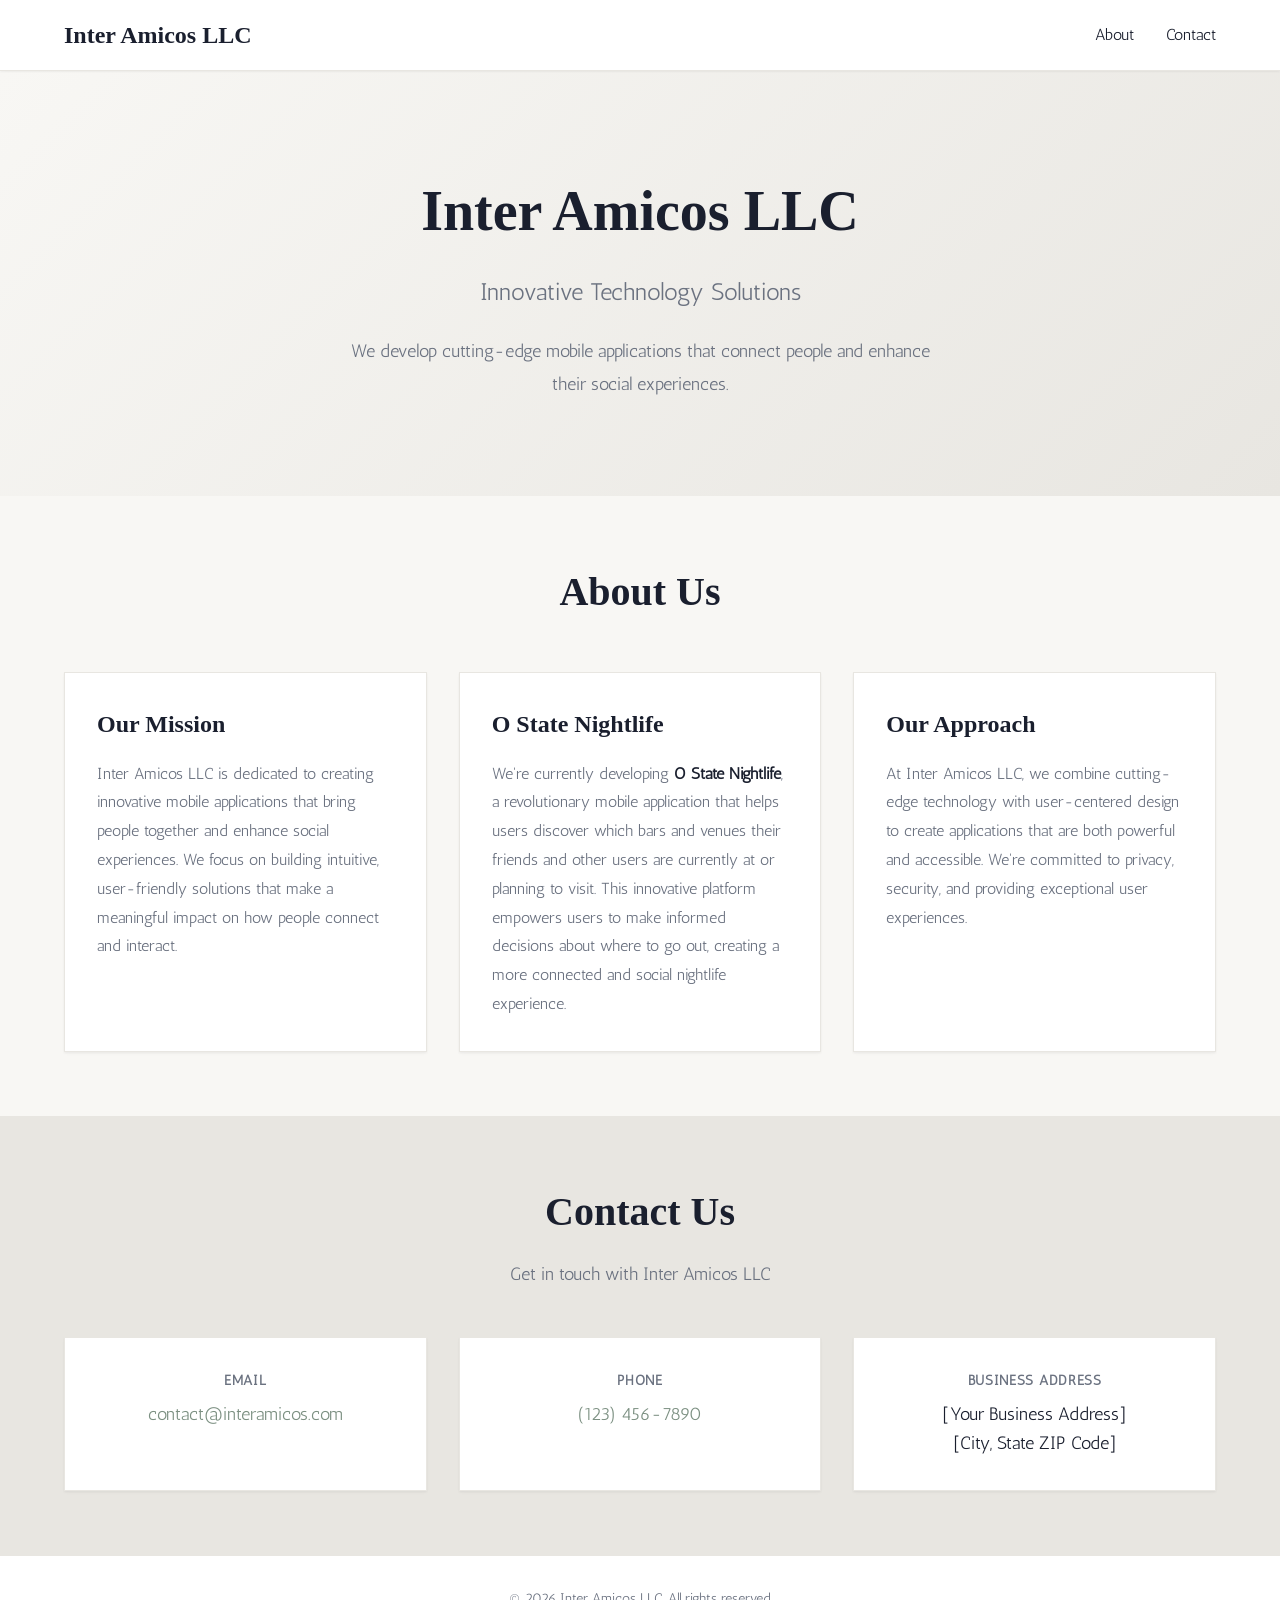
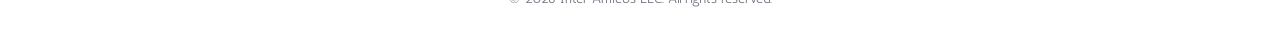
==== index.html @ 7d1aa67e "Initial commit: Add Inter Amicos LLC landing page" ====
<!DOCTYPE html>
<html lang="en">
<head>
    <meta charset="UTF-8">
    <meta name="viewport" content="width=device-width, initial-scale=1.0">
    <meta name="description" content="Inter Amicos LLC - A technology company developing innovative mobile applications including O State Nightlife.">
    <title>Inter Amicos LLC</title>
    <link rel="stylesheet" href="global.css">
    <link rel="preconnect" href="https://fonts.googleapis.com">
    <link rel="preconnect" href="https://fonts.gstatic.com" crossorigin>
    <link href="https://fonts.googleapis.com/css2?family=Antic&family=Signifier:wght@400;500;600&family=JetBrains+Mono:wght@400;500&display=swap" rel="stylesheet">
</head>
<body>
    <header class="header">
        <nav class="nav container">
            <div class="nav-brand">
                <h1 class="logo">Inter Amicos LLC</h1>
            </div>
            <ul class="nav-links">
                <li><a href="#about" class="nav-link">About</a></li>
                <li><a href="#contact" class="nav-link">Contact</a></li>
            </ul>
        </nav>
    </header>

    <main>
        <section class="hero">
            <div class="container">
                <div class="hero-content">
                    <h2 class="hero-title">Inter Amicos LLC</h2>
                    <p class="hero-subtitle">Innovative Technology Solutions</p>
                    <p class="hero-description">
                        We develop cutting-edge mobile applications that connect people and enhance their social experiences.
                    </p>
                </div>
            </div>
        </section>

        <section id="about" class="about section">
            <div class="container">
                <div class="section-header">
                    <h2 class="section-title">About Us</h2>
                </div>
                <div class="about-content">
                    <div class="card">
                        <h3 class="card-title">Our Mission</h3>
                        <p class="card-text">
                            Inter Amicos LLC is dedicated to creating innovative mobile applications that bring people together 
                            and enhance social experiences. We focus on building intuitive, user-friendly solutions that 
                            make a meaningful impact on how people connect and interact.
                        </p>
                    </div>
                    <div class="card">
                        <h3 class="card-title">O State Nightlife</h3>
                        <p class="card-text">
                            We're currently developing <strong>O State Nightlife</strong>, a revolutionary mobile application 
                            that helps users discover which bars and venues their friends and other users are currently at 
                            or planning to visit. This innovative platform empowers users to make informed decisions about 
                            where to go out, creating a more connected and social nightlife experience.
                        </p>
                    </div>
                    <div class="card">
                        <h3 class="card-title">Our Approach</h3>
                        <p class="card-text">
                            At Inter Amicos LLC, we combine cutting-edge technology with user-centered design to create 
                            applications that are both powerful and accessible. We're committed to privacy, security, and 
                            providing exceptional user experiences.
                        </p>
                    </div>
                </div>
            </div>
        </section>

        <section id="contact" class="contact section">
            <div class="container">
                <div class="section-header">
                    <h2 class="section-title">Contact Us</h2>
                    <p class="section-description">Get in touch with Inter Amicos LLC</p>
                </div>
                <div class="contact-content">
                    <div class="contact-card">
                        <h3 class="contact-label">Email</h3>
                        <p class="contact-info">
                            <a href="mailto:contact@interamicos.com" class="contact-link">contact@interamicos.com</a>
                        </p>
                    </div>
                    <div class="contact-card">
                        <h3 class="contact-label">Phone</h3>
                        <p class="contact-info">
                            <a href="tel:+1234567890" class="contact-link">(123) 456-7890</a>
                        </p>
                    </div>
                    <div class="contact-card">
                        <h3 class="contact-label">Business Address</h3>
                        <p class="contact-info">
                            [Your Business Address]<br>
                            [City, State ZIP Code]
                        </p>
                    </div>
                </div>
            </div>
        </section>
    </main>

    <footer class="footer">
        <div class="container">
            <p class="footer-text">
                &copy; <span id="year"></span> Inter Amicos LLC. All rights reserved.
            </p>
        </div>
    </footer>

    <script>
        // Set current year in footer
        document.getElementById('year').textContent = new Date().getFullYear();

        // Smooth scrolling for anchor links
        document.querySelectorAll('a[href^="#"]').forEach(anchor => {
            anchor.addEventListener('click', function (e) {
                e.preventDefault();
                const target = document.querySelector(this.getAttribute('href'));
                if (target) {
                    target.scrollIntoView({
                        behavior: 'smooth',
                        block: 'start'
                    });
                }
            });
        });
    </script>
</body>
</html>
---- global.css ----
:root {
    --background: oklch(0.9761 0.0041 91.4461);
    --foreground: oklch(0.2417 0.0298 269.8827);
    --card: oklch(1.0000 0 0);
    --card-foreground: oklch(0.2417 0.0298 269.8827);
    --popover: oklch(1.0000 0 0);
    --popover-foreground: oklch(0.2417 0.0298 269.8827);
    --primary: oklch(0.6333 0.0309 154.9039);
    --primary-foreground: oklch(1.0000 0 0);
    --secondary: oklch(0.8596 0.0291 119.9919);
    --secondary-foreground: oklch(0.2417 0.0298 269.8827);
    --muted: oklch(0.9251 0.0071 88.6450);
    --muted-foreground: oklch(0.5510 0.0234 264.3637);
    --accent: oklch(0.8242 0.0221 136.6092);
    --accent-foreground: oklch(0.2417 0.0298 269.8827);
    --destructive: oklch(0.5624 0.1743 26.1433);
    --destructive-foreground: oklch(1.0000 0 0);
    --border: oklch(0.9251 0.0071 88.6450);
    --input: oklch(1.0000 0 0);
    --ring: oklch(0.6333 0.0309 154.9039);
    --chart-1: oklch(0.6333 0.0309 154.9039);
    --chart-2: oklch(0.7209 0.0489 120.9474);
    --chart-3: oklch(0.6744 0.0427 136.0110);
    --chart-4: oklch(0.5510 0.0234 264.3637);
    --chart-5: oklch(0.9251 0.0071 88.6450);
    --sidebar: oklch(0.9845 0.0026 106.4477);
    --sidebar-foreground: oklch(0.2417 0.0298 269.8827);
    --sidebar-primary: oklch(0.6333 0.0309 154.9039);
    --sidebar-primary-foreground: oklch(1.0000 0 0);
    --sidebar-accent: oklch(0.9251 0.0071 88.6450);
    --sidebar-accent-foreground: oklch(0.2417 0.0298 269.8827);
    --sidebar-border: oklch(0.9251 0.0071 88.6450);
    --sidebar-ring: oklch(0.6333 0.0309 154.9039);
    --font-sans: Antic, ui-sans-serif, sans-serif, system-ui;
    --font-serif: Signifier, Georgia, serif;
    --font-mono: JetBrains Mono, Courier New, monospace;
    --radius: 0.35rem;
    --shadow-x: 0px;
    --shadow-y: 1px;
    --shadow-blur: 2px;
    --shadow-spread: 0px;
    --shadow-opacity: 0.04;
    --shadow-color: #1a1f2e;
    --shadow-2xs: 0px 1px 2px 0px hsl(225 27.7778% 14.1176% / 0.02);
    --shadow-xs: 0px 1px 2px 0px hsl(225 27.7778% 14.1176% / 0.02);
    --shadow-sm: 0px 1px 2px 0px hsl(225 27.7778% 14.1176% / 0.04), 0px 1px 2px -1px hsl(225 27.7778% 14.1176% / 0.04);
    --shadow: 0px 1px 2px 0px hsl(225 27.7778% 14.1176% / 0.04), 0px 1px 2px -1px hsl(225 27.7778% 14.1176% / 0.04);
    --shadow-md: 0px 1px 2px 0px hsl(225 27.7778% 14.1176% / 0.04), 0px 2px 4px -1px hsl(225 27.7778% 14.1176% / 0.04);
    --shadow-lg: 0px 1px 2px 0px hsl(225 27.7778% 14.1176% / 0.04), 0px 4px 6px -1px hsl(225 27.7778% 14.1176% / 0.04);
    --shadow-xl: 0px 1px 2px 0px hsl(225 27.7778% 14.1176% / 0.04), 0px 8px 10px -1px hsl(225 27.7778% 14.1176% / 0.04);
    --shadow-2xl: 0px 1px 2px 0px hsl(225 27.7778% 14.1176% / 0.10);
    --tracking-normal: 0em;
    --spacing: 0.23rem;
    
    /* Layout utilities */
    --container-max-width: 1200px;
    --container-padding: 1.5rem;
    --section-padding: 4rem 0;
    --spacing-xs: 0.5rem;
    --spacing-sm: 1rem;
    --spacing-md: 2rem;
    --spacing-lg: 3rem;
    --spacing-xl: 4rem;
  }
  
  .dark {
    --background: oklch(0.1448 0 0);
    --foreground: oklch(0.9702 0 0);
    --card: oklch(0.1822 0 0);
    --card-foreground: oklch(0.9702 0 0);
    --popover: oklch(0.1822 0 0);
    --popover-foreground: oklch(0.9702 0 0);
    --primary: oklch(0.6333 0.0309 154.9039);
    --primary-foreground: oklch(0 0 0);
    --secondary: oklch(0.2178 0 0);
    --secondary-foreground: oklch(0.9702 0 0);
    --muted: oklch(0.2178 0 0);
    --muted-foreground: oklch(0.7058 0 0);
    --accent: oklch(0.3709 0.0248 153.9823);
    --accent-foreground: oklch(0.9702 0 0);
    --destructive: oklch(0.6368 0.2078 25.3313);
    --destructive-foreground: oklch(1.0000 0 0);
    --border: oklch(0.2850 0 0);
    --input: oklch(0.1822 0 0);
    --ring: oklch(0.6333 0.0309 154.9039);
    --chart-1: oklch(0.6333 0.0309 154.9039);
    --chart-2: oklch(0.7209 0.0489 120.9474);
    --chart-3: oklch(0.6744 0.0427 136.0110);
    --chart-4: oklch(0.5510 0.0234 264.3637);
    --chart-5: oklch(0.5096 0.0289 152.3460);
    --sidebar: oklch(0.1684 0 0);
    --sidebar-foreground: oklch(0.9702 0 0);
    --sidebar-primary: oklch(0.6333 0.0309 154.9039);
    --sidebar-primary-foreground: oklch(1.0000 0 0);
    --sidebar-accent: oklch(0.2178 0 0);
    --sidebar-accent-foreground: oklch(0.9702 0 0);
    --sidebar-border: oklch(0.2850 0 0);
    --sidebar-ring: oklch(0.6333 0.0309 154.9039);
    --font-sans: Antic, ui-sans-serif, sans-serif, system-ui;
    --font-serif: Signifier, Georgia, serif;
    --font-mono: JetBrains Mono, Courier New, monospace;
    --radius: 0.35rem;
    --shadow-x: 0px;
    --shadow-y: 1px;
    --shadow-blur: 2px;
    --shadow-spread: 0px;
    --shadow-opacity: 0.04;
    --shadow-color: #000000;
    --shadow-2xs: 0px 1px 2px 0px hsl(0 0% 0% / 0.02);
    --shadow-xs: 0px 1px 2px 0px hsl(0 0% 0% / 0.02);
    --shadow-sm: 0px 1px 2px 0px hsl(0 0% 0% / 0.04), 0px 1px 2px -1px hsl(0 0% 0% / 0.04);
    --shadow: 0px 1px 2px 0px hsl(0 0% 0% / 0.04), 0px 1px 2px -1px hsl(0 0% 0% / 0.04);
    --shadow-md: 0px 1px 2px 0px hsl(0 0% 0% / 0.04), 0px 2px 4px -1px hsl(0 0% 0% / 0.04);
    --shadow-lg: 0px 1px 2px 0px hsl(0 0% 0% / 0.04), 0px 4px 6px -1px hsl(0 0% 0% / 0.04);
    --shadow-xl: 0px 1px 2px 0px hsl(0 0% 0% / 0.04), 0px 8px 10px -1px hsl(0 0% 0% / 0.04);
    --shadow-2xl: 0px 1px 2px 0px hsl(0 0% 0% / 0.10);
  }
  
  @theme inline {
    --color-background: var(--background);
    --color-foreground: var(--foreground);
    --color-card: var(--card);
    --color-card-foreground: var(--card-foreground);
    --color-popover: var(--popover);
    --color-popover-foreground: var(--popover-foreground);
    --color-primary: var(--primary);
    --color-primary-foreground: var(--primary-foreground);
    --color-secondary: var(--secondary);
    --color-secondary-foreground: var(--secondary-foreground);
    --color-muted: var(--muted);
    --color-muted-foreground: var(--muted-foreground);
    --color-accent: var(--accent);
    --color-accent-foreground: var(--accent-foreground);
    --color-destructive: var(--destructive);
    --color-destructive-foreground: var(--destructive-foreground);
    --color-border: var(--border);
    --color-input: var(--input);
    --color-ring: var(--ring);
    --color-chart-1: var(--chart-1);
    --color-chart-2: var(--chart-2);
    --color-chart-3: var(--chart-3);
    --color-chart-4: var(--chart-4);
    --color-chart-5: var(--chart-5);
    --color-sidebar: var(--sidebar);
    --color-sidebar-foreground: var(--sidebar-foreground);
    --color-sidebar-primary: var(--sidebar-primary);
    --color-sidebar-primary-foreground: var(--sidebar-primary-foreground);
    --color-sidebar-accent: var(--sidebar-accent);
    --color-sidebar-accent-foreground: var(--sidebar-accent-foreground);
    --color-sidebar-border: var(--sidebar-border);
    --color-sidebar-ring: var(--sidebar-ring);
  
    --font-sans: var(--font-sans);
    --font-mono: var(--font-mono);
    --font-serif: var(--font-serif);
  
    --radius-sm: calc(var(--radius) - 4px);
    --radius-md: calc(var(--radius) - 2px);
    --radius-lg: var(--radius);
    --radius-xl: calc(var(--radius) + 4px);
  
    --shadow-2xs: var(--shadow-2xs);
    --shadow-xs: var(--shadow-xs);
    --shadow-sm: var(--shadow-sm);
    --shadow: var(--shadow);
    --shadow-md: var(--shadow-md);
    --shadow-lg: var(--shadow-lg);
    --shadow-xl: var(--shadow-xl);
    --shadow-2xl: var(--shadow-2xl);
  }

/* Base Styles */
* {
  margin: 0;
  padding: 0;
  box-sizing: border-box;
}

html {
  scroll-behavior: smooth;
}

body {
  font-family: var(--font-sans);
  background-color: var(--background);
  color: var(--foreground);
  line-height: 1.6;
  -webkit-font-smoothing: antialiased;
  -moz-osx-font-smoothing: grayscale;
}

/* Container */
.container {
  max-width: var(--container-max-width);
  margin: 0 auto;
  padding: 0 var(--container-padding);
  width: 100%;
}

/* Header & Navigation */
.header {
  background-color: var(--card);
  border-bottom: 1px solid var(--border);
  position: sticky;
  top: 0;
  z-index: 100;
  box-shadow: var(--shadow-sm);
}

.nav {
  display: flex;
  justify-content: space-between;
  align-items: center;
  padding: 1rem var(--container-padding);
}

.nav-brand .logo {
  font-size: 1.5rem;
  font-weight: 600;
  color: var(--foreground);
  font-family: var(--font-serif);
}

.nav-links {
  display: flex;
  list-style: none;
  gap: 2rem;
}

.nav-link {
  color: var(--foreground);
  text-decoration: none;
  font-weight: 500;
  transition: color 0.2s ease;
}

.nav-link:hover {
  color: var(--primary);
}

/* Hero Section */
.hero {
  background: linear-gradient(135deg, var(--background) 0%, var(--muted) 100%);
  padding: 6rem 0;
  text-align: center;
}

.hero-content {
  max-width: 800px;
  margin: 0 auto;
}

.hero-title {
  font-size: 3.5rem;
  font-weight: 600;
  color: var(--foreground);
  margin-bottom: 1rem;
  font-family: var(--font-serif);
}

.hero-subtitle {
  font-size: 1.5rem;
  color: var(--muted-foreground);
  margin-bottom: 1.5rem;
  font-weight: 400;
}

.hero-description {
  font-size: 1.125rem;
  color: var(--muted-foreground);
  line-height: 1.8;
  max-width: 600px;
  margin: 0 auto;
}

/* Section Styles */
.section {
  padding: var(--section-padding);
}

.section-header {
  text-align: center;
  margin-bottom: 3rem;
}

.section-title {
  font-size: 2.5rem;
  font-weight: 600;
  color: var(--foreground);
  margin-bottom: 1rem;
  font-family: var(--font-serif);
}

.section-description {
  font-size: 1.125rem;
  color: var(--muted-foreground);
}

/* About Section */
.about-content {
  display: grid;
  grid-template-columns: repeat(auto-fit, minmax(300px, 1fr));
  gap: 2rem;
  margin-top: 2rem;
}

/* Card Styles */
.card {
  background-color: var(--card);
  border: 1px solid var(--border);
  border-radius: var(--radius-lg);
  padding: 2rem;
  box-shadow: var(--shadow-md);
  transition: transform 0.2s ease, box-shadow 0.2s ease;
}

.card:hover {
  transform: translateY(-2px);
  box-shadow: var(--shadow-lg);
}

.card-title {
  font-size: 1.5rem;
  font-weight: 600;
  color: var(--foreground);
  margin-bottom: 1rem;
  font-family: var(--font-serif);
}

.card-text {
  color: var(--muted-foreground);
  line-height: 1.8;
}

.card-text strong {
  color: var(--foreground);
  font-weight: 600;
}

/* Contact Section */
.contact {
  background-color: var(--muted);
}

.contact-content {
  display: grid;
  grid-template-columns: repeat(auto-fit, minmax(250px, 1fr));
  gap: 2rem;
  margin-top: 2rem;
}

.contact-card {
  background-color: var(--card);
  border: 1px solid var(--border);
  border-radius: var(--radius-lg);
  padding: 2rem;
  text-align: center;
  box-shadow: var(--shadow-md);
}

.contact-label {
  font-size: 0.875rem;
  font-weight: 600;
  color: var(--muted-foreground);
  margin-bottom: 0.5rem;
  text-transform: uppercase;
  letter-spacing: 0.05em;
}

.contact-info {
  font-size: 1.125rem;
  color: var(--foreground);
  line-height: 1.6;
}

.contact-link {
  color: var(--primary);
  text-decoration: none;
  transition: color 0.2s ease;
}

.contact-link:hover {
  color: var(--primary);
  text-decoration: underline;
}

/* Footer */
.footer {
  background-color: var(--card);
  border-top: 1px solid var(--border);
  padding: 2rem 0;
  text-align: center;
}

.footer-text {
  color: var(--muted-foreground);
  font-size: 0.875rem;
}

/* Responsive Design */
@media (max-width: 768px) {
  :root {
    --container-padding: 1rem;
    --section-padding: 3rem 0;
  }

  .hero-title {
    font-size: 2.5rem;
  }

  .hero-subtitle {
    font-size: 1.25rem;
  }

  .section-title {
    font-size: 2rem;
  }

  .nav {
    flex-direction: column;
    gap: 1rem;
  }

  .nav-links {
    gap: 1.5rem;
  }

  .about-content,
  .contact-content {
    grid-template-columns: 1fr;
  }

  .hero {
    padding: 4rem 0;
  }
}

@media (max-width: 480px) {
  .hero-title {
    font-size: 2rem;
  }

  .hero-description {
    font-size: 1rem;
  }

  .card,
  .contact-card {
    padding: 1.5rem;
  }
}
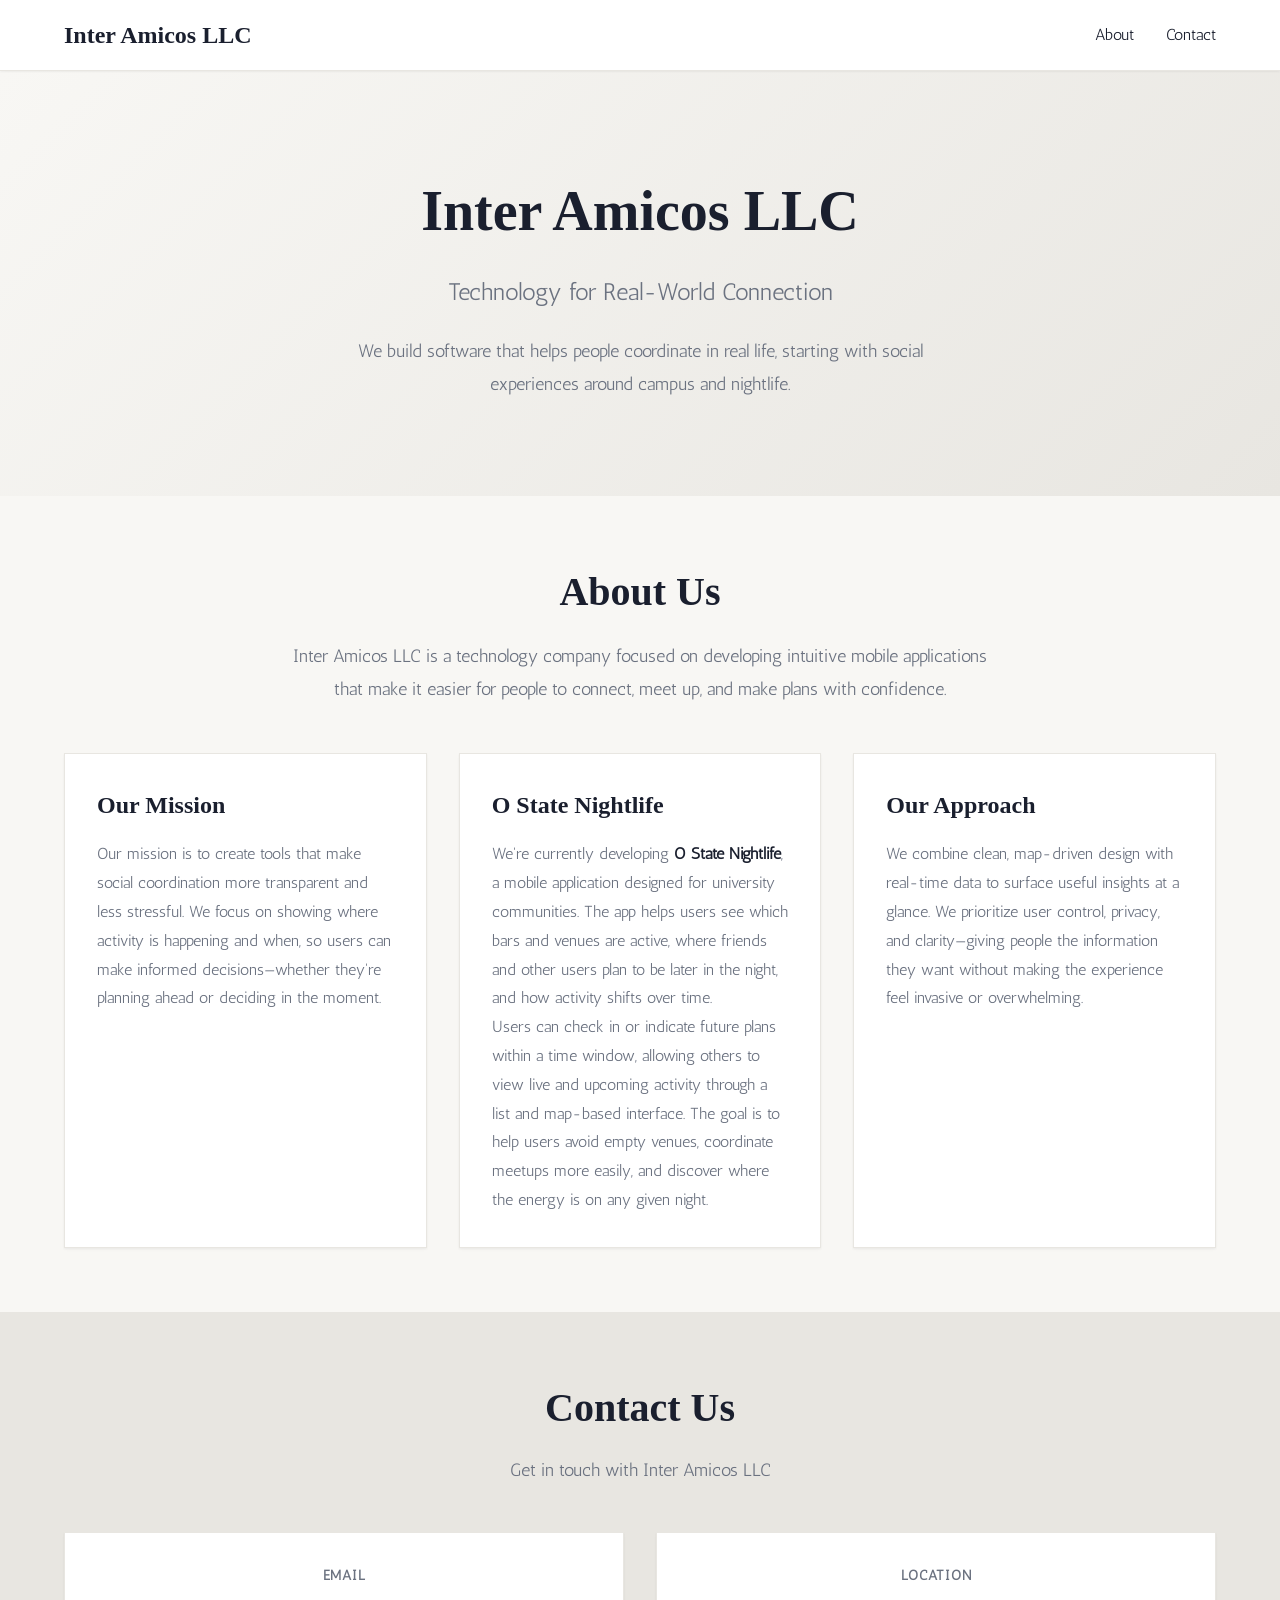
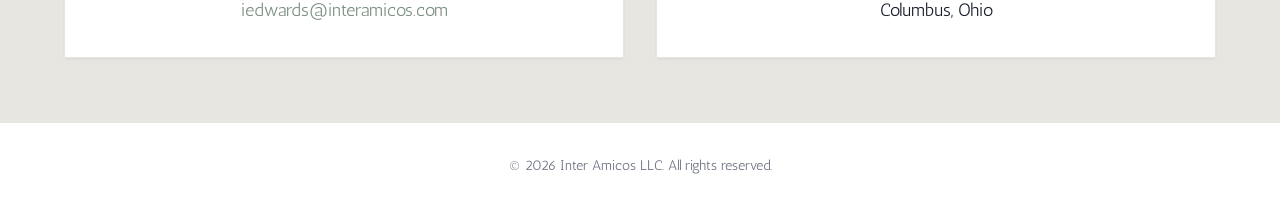
==== commit 684ce8fe: "Update contact section: remove phone, change to Location (Columbus, Ohio); update page content" ====
--- a/index.html
+++ b/index.html
@@ -3,7 +3,7 @@
 <head>
     <meta charset="UTF-8">
     <meta name="viewport" content="width=device-width, initial-scale=1.0">
-    <meta name="description" content="Inter Amicos LLC - A technology company developing innovative mobile applications including O State Nightlife.">
+    <meta name="description" content="Inter Amicos LLC - Technology for real-world connection.">
     <title>Inter Amicos LLC</title>
     <link rel="stylesheet" href="global.css">
     <link rel="preconnect" href="https://fonts.googleapis.com">
@@ -28,9 +28,9 @@
             <div class="container">
                 <div class="hero-content">
                     <h2 class="hero-title">Inter Amicos LLC</h2>
-                    <p class="hero-subtitle">Innovative Technology Solutions</p>
+                    <p class="hero-subtitle">Technology for Real-World Connection</p>
                     <p class="hero-description">
-                        We develop cutting-edge mobile applications that connect people and enhance their social experiences.
+                        We build software that helps people coordinate in real life, starting with social experiences around campus and nightlife.
                     </p>
                 </div>
             </div>
@@ -40,31 +40,30 @@
             <div class="container">
                 <div class="section-header">
                     <h2 class="section-title">About Us</h2>
+                    <p class="section-description about-intro">
+                        Inter Amicos LLC is a technology company focused on developing intuitive mobile applications that make it easier for people to connect, meet up, and make plans with confidence.
+                    </p>
                 </div>
                 <div class="about-content">
                     <div class="card">
                         <h3 class="card-title">Our Mission</h3>
                         <p class="card-text">
-                            Inter Amicos LLC is dedicated to creating innovative mobile applications that bring people together 
-                            and enhance social experiences. We focus on building intuitive, user-friendly solutions that 
-                            make a meaningful impact on how people connect and interact.
+                            Our mission is to create tools that make social coordination more transparent and less stressful. We focus on showing where activity is happening and when, so users can make informed decisions—whether they're planning ahead or deciding in the moment.
                         </p>
                     </div>
                     <div class="card">
                         <h3 class="card-title">O State Nightlife</h3>
                         <p class="card-text">
-                            We're currently developing <strong>O State Nightlife</strong>, a revolutionary mobile application 
-                            that helps users discover which bars and venues their friends and other users are currently at 
-                            or planning to visit. This innovative platform empowers users to make informed decisions about 
-                            where to go out, creating a more connected and social nightlife experience.
+                            We're currently developing <strong>O State Nightlife</strong>, a mobile application designed for university communities. The app helps users see which bars and venues are active, where friends and other users plan to be later in the night, and how activity shifts over time.
+                        </p>
+                        <p class="card-text">
+                            Users can check in or indicate future plans within a time window, allowing others to view live and upcoming activity through a list and map-based interface. The goal is to help users avoid empty venues, coordinate meetups more easily, and discover where the energy is on any given night.
                         </p>
                     </div>
                     <div class="card">
                         <h3 class="card-title">Our Approach</h3>
                         <p class="card-text">
-                            At Inter Amicos LLC, we combine cutting-edge technology with user-centered design to create 
-                            applications that are both powerful and accessible. We're committed to privacy, security, and 
-                            providing exceptional user experiences.
+                            We combine clean, map-driven design with real-time data to surface useful insights at a glance. We prioritize user control, privacy, and clarity—giving people the information they want without making the experience feel invasive or overwhelming.
                         </p>
                     </div>
                 </div>
@@ -81,20 +80,13 @@
                     <div class="contact-card">
                         <h3 class="contact-label">Email</h3>
                         <p class="contact-info">
-                            <a href="mailto:contact@interamicos.com" class="contact-link">contact@interamicos.com</a>
+                            <a href="mailto:iedwards@interamicos.com" class="contact-link">iedwards@interamicos.com</a>
                         </p>
                     </div>
                     <div class="contact-card">
-                        <h3 class="contact-label">Phone</h3>
+                        <h3 class="contact-label">Location</h3>
                         <p class="contact-info">
-                            <a href="tel:+1234567890" class="contact-link">(123) 456-7890</a>
-                        </p>
-                    </div>
-                    <div class="contact-card">
-                        <h3 class="contact-label">Business Address</h3>
-                        <p class="contact-info">
-                            [Your Business Address]<br>
-                            [City, State ZIP Code]
+                            Columbus, Ohio
                         </p>
                     </div>
                 </div>
--- a/global.css
+++ b/global.css
@@ -296,6 +296,14 @@
   color: var(--muted-foreground);
 }
 
+.about-intro {
+  max-width: 700px;
+  margin-left: auto;
+  margin-right: auto;
+  line-height: 1.8;
+  margin-bottom: 0.5rem;
+}
+
 /* About Section */
 .about-content {
   display: grid;
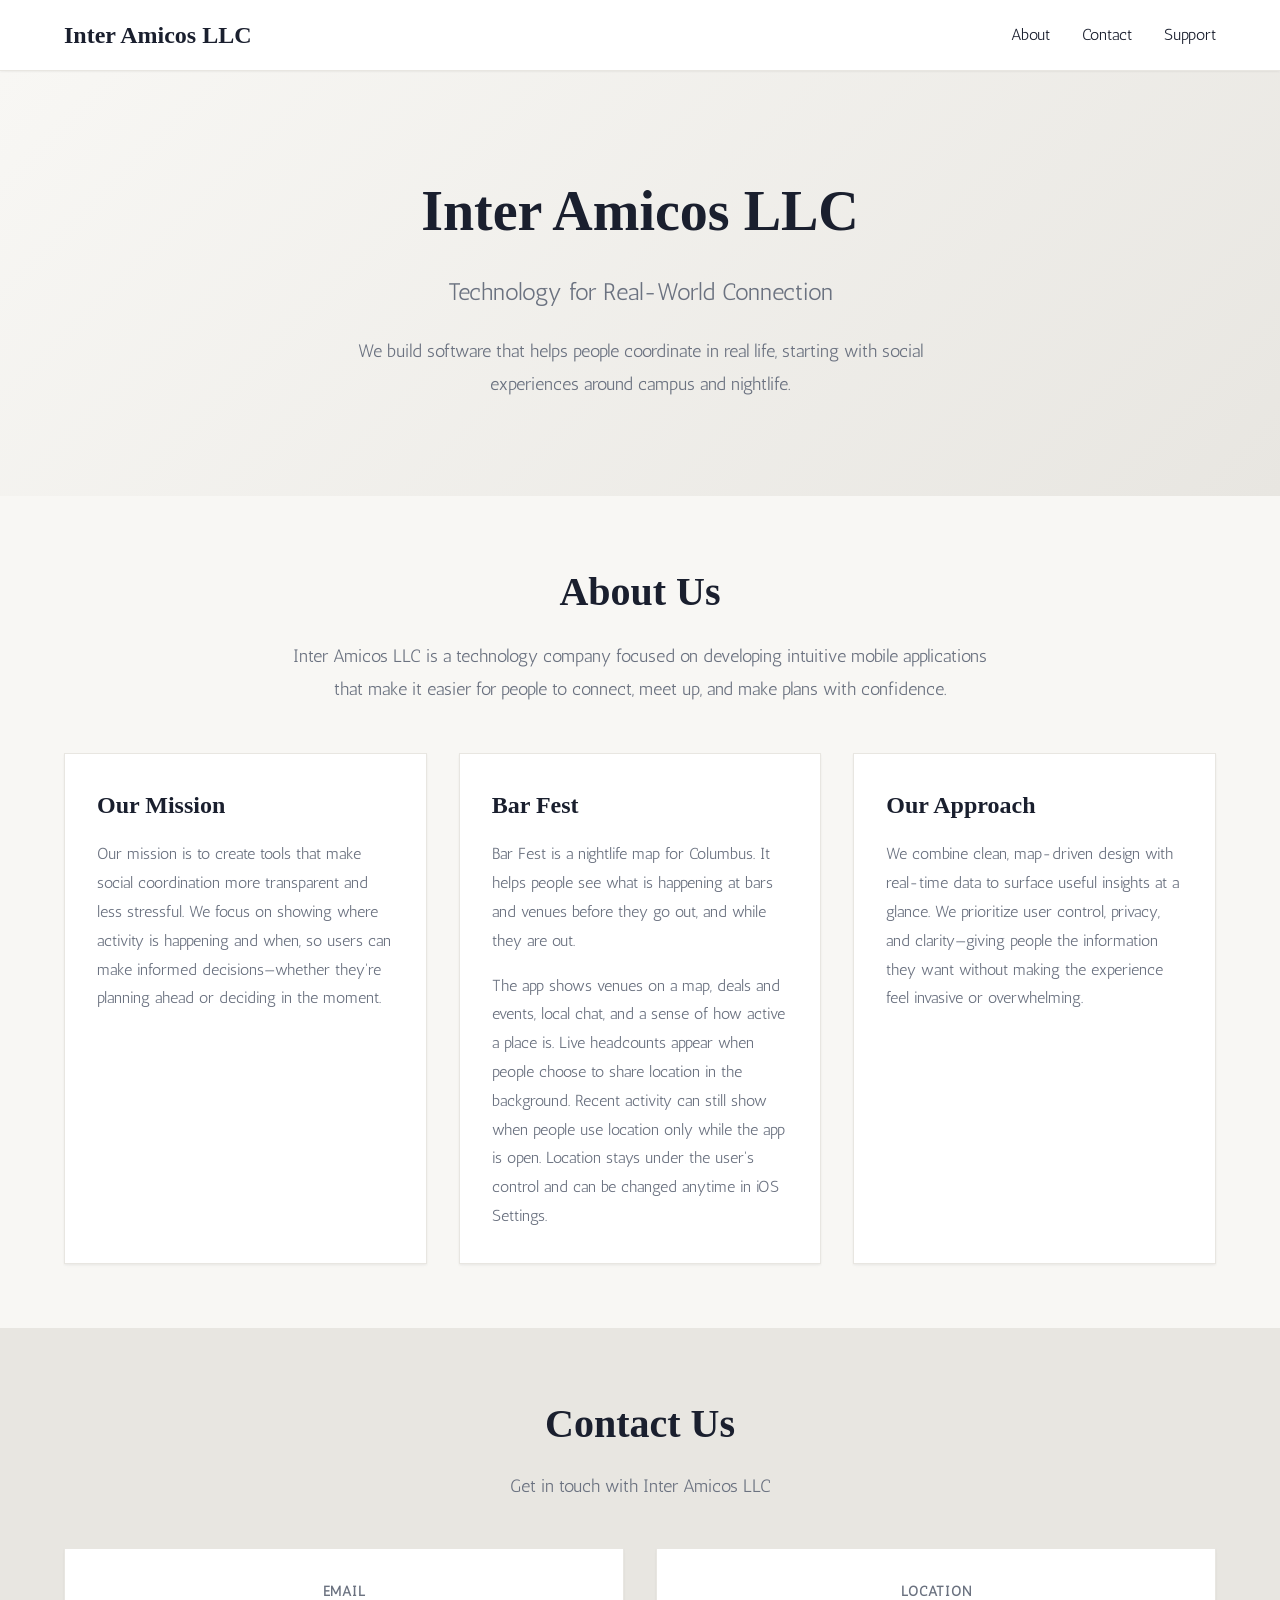
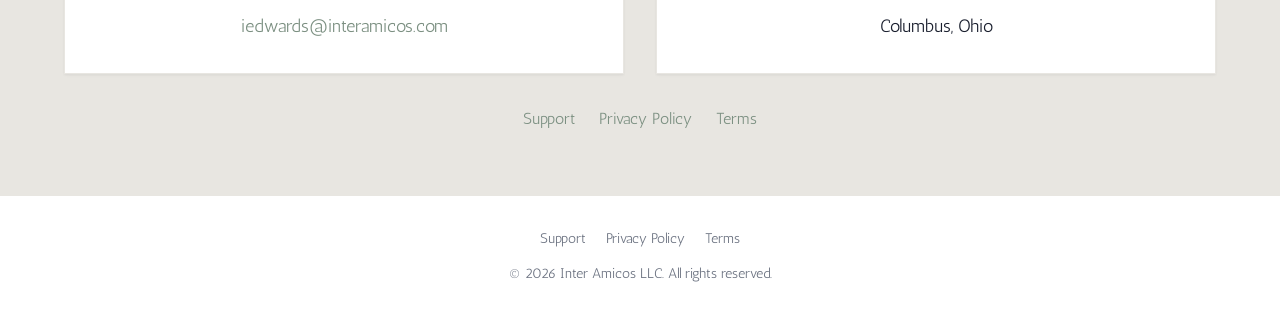
==== commit 0a15ab3c: "v.1 attempt to adjust website to serve as Support URL for Bar Fest app publication Co-authored-by: C" ====
--- a/index.html
+++ b/index.html
@@ -3,7 +3,8 @@
 <head>
     <meta charset="UTF-8">
     <meta name="viewport" content="width=device-width, initial-scale=1.0">
-    <meta name="description" content="Inter Amicos LLC - Technology for real-world connection.">
+    <meta name="description" content="Inter Amicos LLC publishes Bar Fest, a nightlife map for Columbus.">
+    <link rel="canonical" href="https://iamicos.com/">
     <title>Inter Amicos LLC</title>
     <link rel="stylesheet" href="global.css">
     <link rel="preconnect" href="https://fonts.googleapis.com">
@@ -14,11 +15,12 @@
     <header class="header">
         <nav class="nav container">
             <div class="nav-brand">
-                <h1 class="logo">Inter Amicos LLC</h1>
+                <a href="/" class="logo-link"><h1 class="logo">Inter Amicos LLC</h1></a>
             </div>
             <ul class="nav-links">
                 <li><a href="#about" class="nav-link">About</a></li>
                 <li><a href="#contact" class="nav-link">Contact</a></li>
+                <li><a href="/support" class="nav-link">Support</a></li>
             </ul>
         </nav>
     </header>
@@ -52,12 +54,12 @@
                         </p>
                     </div>
                     <div class="card">
-                        <h3 class="card-title">O State Nightlife</h3>
+                        <h3 class="card-title">Bar Fest</h3>
                         <p class="card-text">
-                            We're currently developing <strong>O State Nightlife</strong>, a mobile application designed for university communities. The app helps users see which bars and venues are active, where friends and other users plan to be later in the night, and how activity shifts over time.
+                            Bar Fest is a nightlife map for Columbus. It helps people see what is happening at bars and venues before they go out, and while they are out.
                         </p>
                         <p class="card-text">
-                            Users can check in or indicate future plans within a time window, allowing others to view live and upcoming activity through a list and map-based interface. The goal is to help users avoid empty venues, coordinate meetups more easily, and discover where the energy is on any given night.
+                            The app shows venues on a map, deals and events, local chat, and a sense of how active a place is. Live headcounts appear when people choose to share location in the background. Recent activity can still show when people use location only while the app is open. Location stays under the user's control and can be changed anytime in iOS Settings.
                         </p>
                     </div>
                     <div class="card">
@@ -90,12 +92,22 @@
                         </p>
                     </div>
                 </div>
+                <nav class="contact-policies" aria-label="Bar Fest policies">
+                    <a href="/support" class="contact-link">Support</a>
+                    <a href="/privacy" class="contact-link">Privacy Policy</a>
+                    <a href="/terms" class="contact-link">Terms</a>
+                </nav>
             </div>
         </section>
     </main>
 
     <footer class="footer">
         <div class="container">
+            <nav class="footer-links" aria-label="Policies">
+                <a href="/support">Support</a>
+                <a href="/privacy">Privacy Policy</a>
+                <a href="/terms">Terms</a>
+            </nav>
             <p class="footer-text">
                 &copy; <span id="year"></span> Inter Amicos LLC. All rights reserved.
             </p>
--- a/global.css
+++ b/global.css
@@ -214,6 +214,11 @@
   padding: 1rem var(--container-padding);
 }
 
+.logo-link {
+  color: inherit;
+  text-decoration: none;
+}
+
 .nav-brand .logo {
   font-size: 1.5rem;
   font-weight: 600;
@@ -340,6 +345,10 @@
   line-height: 1.8;
 }
 
+.card-text + .card-text {
+  margin-top: 1rem;
+}
+
 .card-text strong {
   color: var(--foreground);
   font-weight: 600;
@@ -392,6 +401,14 @@
   text-decoration: underline;
 }
 
+.contact-policies {
+  display: flex;
+  justify-content: center;
+  flex-wrap: wrap;
+  gap: 0.75rem 1.5rem;
+  margin-top: 2rem;
+}
+
 /* Footer */
 .footer {
   background-color: var(--card);
@@ -400,9 +417,102 @@
   text-align: center;
 }
 
+.footer-links {
+  display: flex;
+  justify-content: center;
+  flex-wrap: wrap;
+  gap: 0.5rem 1.25rem;
+  margin-bottom: 0.75rem;
+}
+
+.footer-links a {
+  color: var(--muted-foreground);
+  font-size: 0.875rem;
+  text-decoration: none;
+}
+
+.footer-links a:hover {
+  color: var(--primary);
+  text-decoration: underline;
+}
+
 .footer-text {
   color: var(--muted-foreground);
   font-size: 0.875rem;
+}
+
+/* Support, privacy, and terms */
+.doc {
+  padding-top: 3rem;
+  padding-bottom: 4rem;
+}
+
+.doc-container {
+  max-width: 740px;
+}
+
+.doc-title {
+  text-align: left;
+  margin-bottom: 1.25rem;
+}
+
+.policy-note {
+  color: var(--foreground);
+  background-color: var(--muted);
+  border: 1px solid var(--border);
+  border-radius: var(--radius-lg);
+  padding: 0.875rem 1rem;
+  margin-bottom: 1.5rem;
+  line-height: 1.6;
+}
+
+.doc p,
+.doc li {
+  color: var(--muted-foreground);
+  line-height: 1.8;
+}
+
+.doc p {
+  margin-bottom: 1rem;
+}
+
+.doc h2 {
+  font-family: var(--font-serif);
+  font-size: 1.5rem;
+  font-weight: 600;
+  color: var(--foreground);
+  margin: 2rem 0 0.75rem;
+}
+
+.doc h3 {
+  font-family: var(--font-serif);
+  font-size: 1.15rem;
+  font-weight: 600;
+  color: var(--foreground);
+  margin: 1.5rem 0 0.5rem;
+}
+
+.doc ul {
+  margin: 0 0 1rem 1.25rem;
+}
+
+.doc li + li {
+  margin-top: 0.5rem;
+}
+
+.doc a {
+  color: var(--primary);
+  text-decoration: none;
+}
+
+.doc a:hover {
+  text-decoration: underline;
+}
+
+.doc address {
+  font-style: normal;
+  color: var(--muted-foreground);
+  line-height: 1.8;
 }
 
 /* Responsive Design */
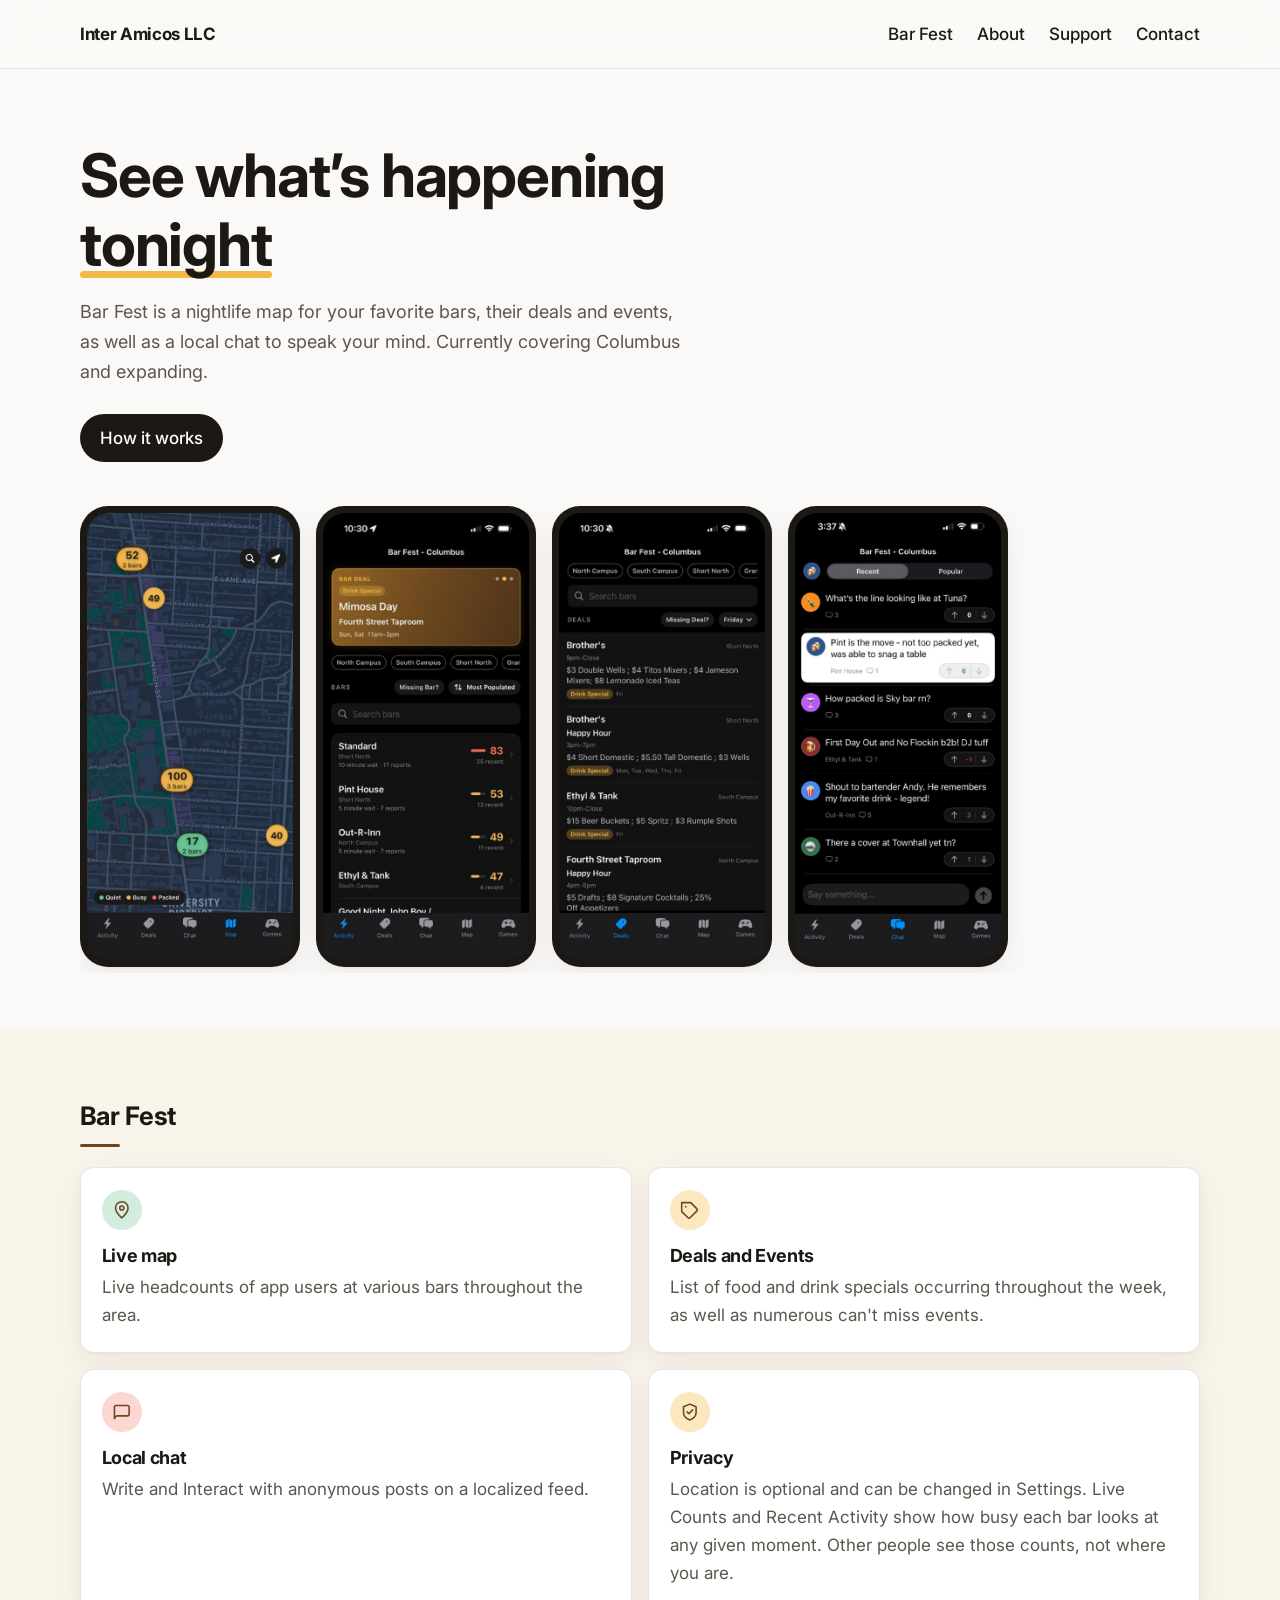
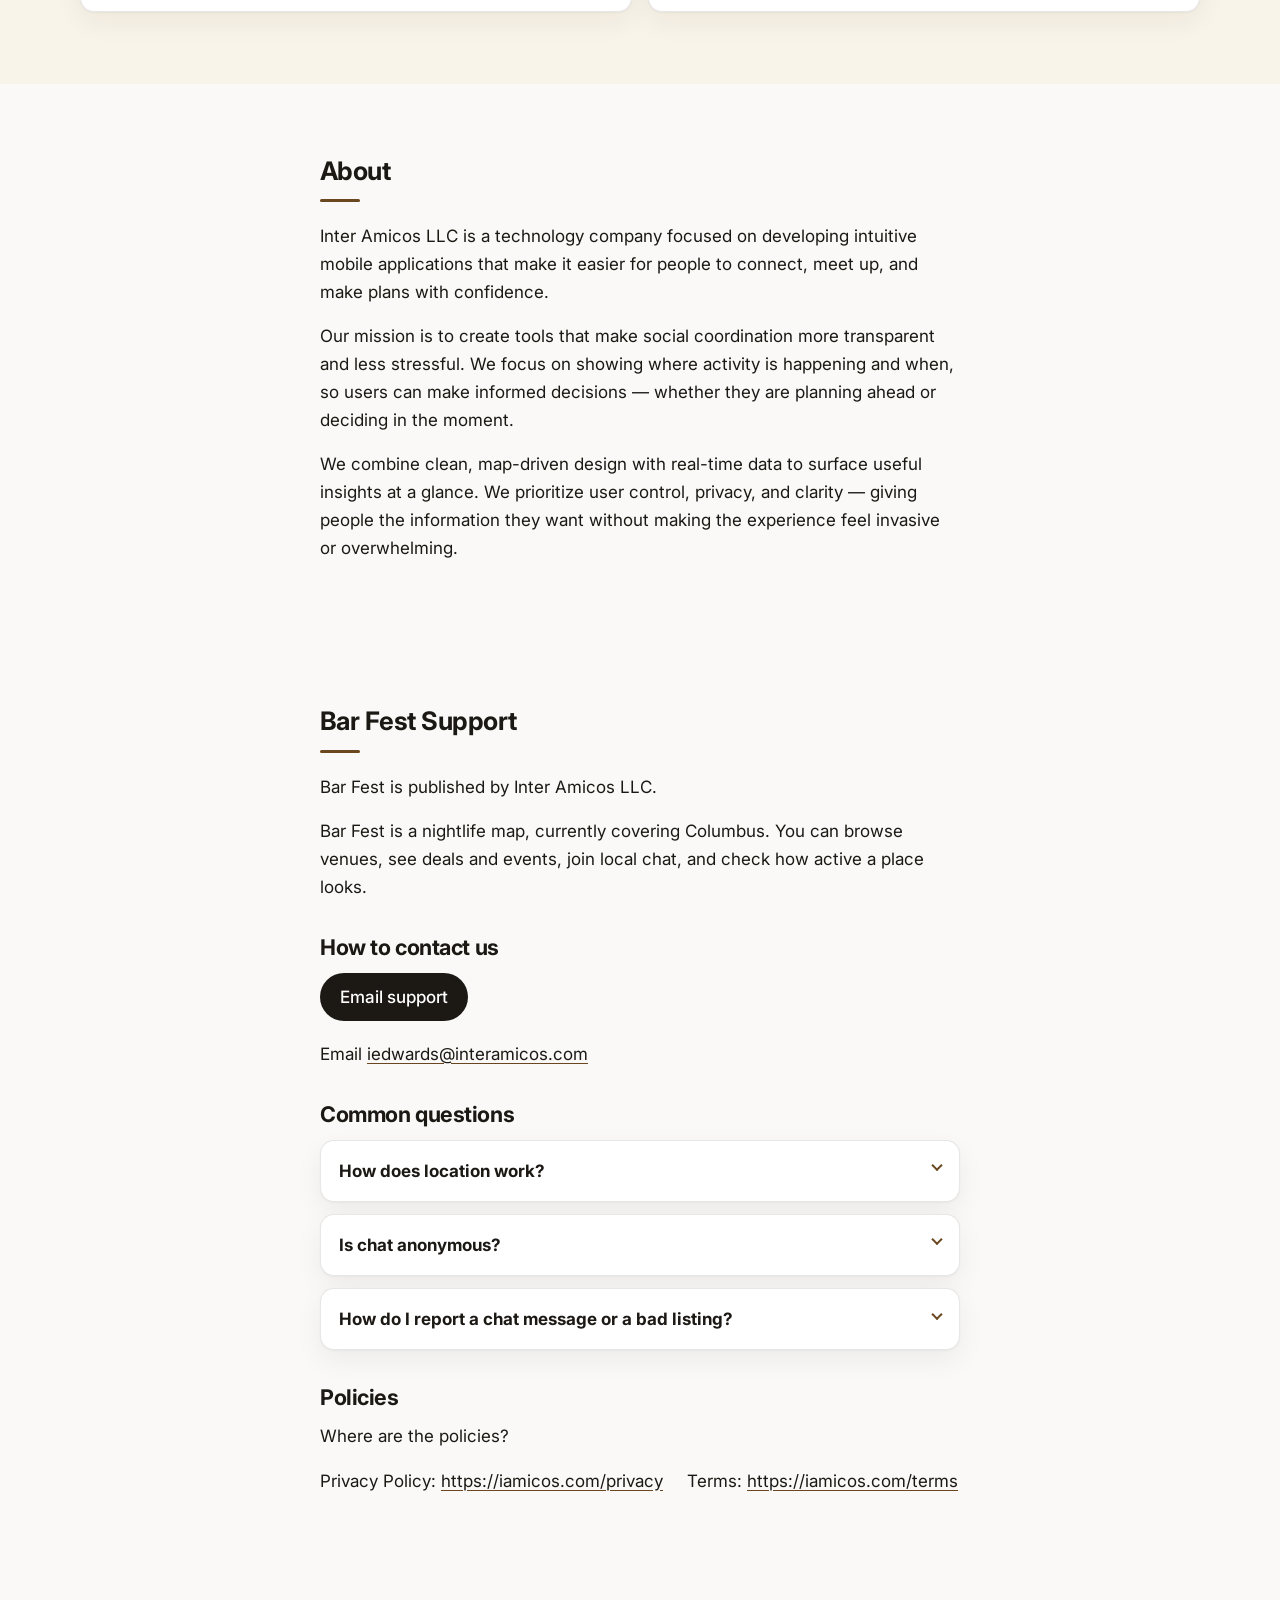
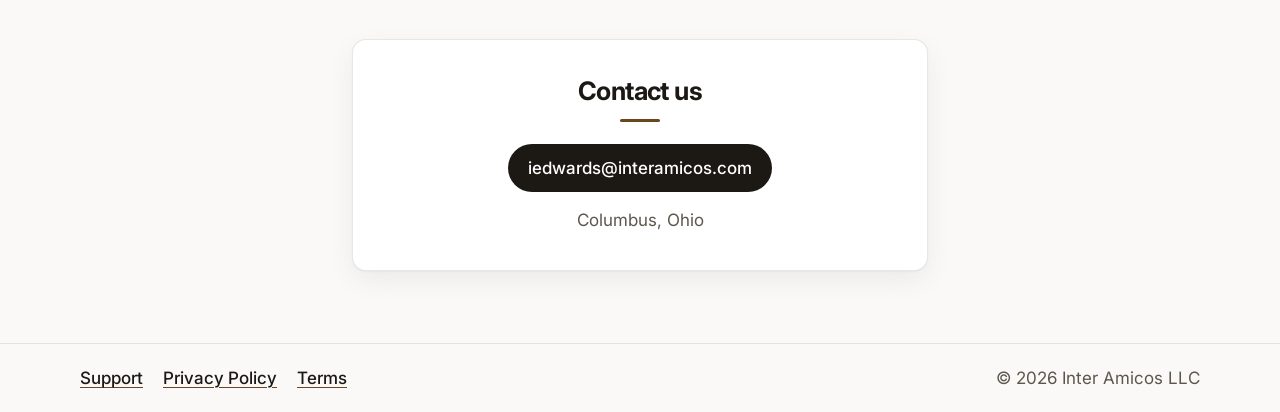
==== commit 0aa66487: "v.2 website update fit for Apple submission - attempt to adjust website to serve as Support URL for " ====
--- a/index.html
+++ b/index.html
@@ -3,134 +3,216 @@
 <head>
     <meta charset="UTF-8">
     <meta name="viewport" content="width=device-width, initial-scale=1.0">
-    <meta name="description" content="Inter Amicos LLC publishes Bar Fest, a nightlife map for Columbus.">
+    <meta name="description" content="Bar Fest is a nightlife map for your favorite bars, their deals and events, as well as a local chat to speak your mind. Currently covering Columbus and expanding.">
+    <meta name="theme-color" content="#FAF9F7">
     <link rel="canonical" href="https://iamicos.com/">
-    <title>Inter Amicos LLC</title>
+    <meta property="og:title" content="Bar Fest | Inter Amicos LLC">
+    <meta property="og:description" content="Bar Fest is a nightlife map for your favorite bars, their deals and events, as well as a local chat to speak your mind. Currently covering Columbus and expanding.">
+    <meta property="og:type" content="website">
+    <meta property="og:url" content="https://iamicos.com/">
+    <meta property="og:site_name" content="Inter Amicos LLC">
+    <title>Bar Fest | Inter Amicos LLC</title>
+    <script>document.documentElement.classList.add("js");</script>
     <link rel="stylesheet" href="global.css">
     <link rel="preconnect" href="https://fonts.googleapis.com">
     <link rel="preconnect" href="https://fonts.gstatic.com" crossorigin>
-    <link href="https://fonts.googleapis.com/css2?family=Antic&family=Signifier:wght@400;500;600&family=JetBrains+Mono:wght@400;500&display=swap" rel="stylesheet">
+    <link href="https://fonts.googleapis.com/css2?family=Inter:wght@400;500;700&display=swap" rel="stylesheet">
 </head>
 <body>
-    <header class="header">
-        <nav class="nav container">
-            <div class="nav-brand">
-                <a href="/" class="logo-link"><h1 class="logo">Inter Amicos LLC</h1></a>
-            </div>
-            <ul class="nav-links">
-                <li><a href="#about" class="nav-link">About</a></li>
-                <li><a href="#contact" class="nav-link">Contact</a></li>
-                <li><a href="/support" class="nav-link">Support</a></li>
-            </ul>
-        </nav>
+    <header class="site-header">
+        <div class="header-bar container">
+            <a class="wordmark" href="/">Inter Amicos LLC</a>
+            <button class="nav-toggle" type="button" aria-expanded="false" aria-controls="site-nav">Menu</button>
+            <nav class="site-nav" id="site-nav" aria-label="Primary">
+                <ul>
+                    <li><a href="#bar-fest">Bar Fest</a></li>
+                    <li><a href="#about">About</a></li>
+                    <li><a href="#support">Support</a></li>
+                    <li><a href="#contact">Contact</a></li>
+                </ul>
+            </nav>
+        </div>
     </header>
 
     <main>
         <section class="hero">
             <div class="container">
-                <div class="hero-content">
-                    <h2 class="hero-title">Inter Amicos LLC</h2>
-                    <p class="hero-subtitle">Technology for Real-World Connection</p>
-                    <p class="hero-description">
-                        We build software that helps people coordinate in real life, starting with social experiences around campus and nightlife.
-                    </p>
-                </div>
-            </div>
-        </section>
-
-        <section id="about" class="about section">
+                <h1>See what’s happening <span class="hero-accent">tonight</span></h1>
+                <p class="lede">Bar Fest is a nightlife map for your favorite bars, their deals and events, as well as a local chat to speak your mind. Currently covering Columbus and expanding.</p>
+                <div class="hero-actions">
+                    <a class="btn btn-primary" href="#features">How it works</a>
+                </div>
+                <div class="hero-screens">
+                    <figure class="phone">
+                        <img src="images/barfest-map.jpg" width="472" height="1024" alt="Bar Fest map. Gold, green, and coral markers show how busy nearby bars are.">
+                    </figure>
+                    <figure class="phone">
+                        <img src="images/barfest-activity.png" width="472" height="1024" alt="Bar Fest activity screen with a gold deal card and recent counts for nearby bars.">
+                    </figure>
+                    <figure class="phone">
+                        <img src="images/barfest-deals.png" width="472" height="1024" alt="Bar Fest deals screen listing drink specials at nearby bars.">
+                    </figure>
+                    <figure class="phone">
+                        <img src="images/barfest-chat.png" width="472" height="1024" alt="Bar Fest chat screen with anonymous posts and colored avatars.">
+                    </figure>
+                </div>
+            </div>
+        </section>
+
+        <section class="section band" id="features" tabindex="-1">
             <div class="container">
-                <div class="section-header">
-                    <h2 class="section-title">About Us</h2>
-                    <p class="section-description about-intro">
-                        Inter Amicos LLC is a technology company focused on developing intuitive mobile applications that make it easier for people to connect, meet up, and make plans with confidence.
-                    </p>
-                </div>
-                <div class="about-content">
-                    <div class="card">
-                        <h3 class="card-title">Our Mission</h3>
-                        <p class="card-text">
-                            Our mission is to create tools that make social coordination more transparent and less stressful. We focus on showing where activity is happening and when, so users can make informed decisions—whether they're planning ahead or deciding in the moment.
-                        </p>
-                    </div>
-                    <div class="card">
-                        <h3 class="card-title">Bar Fest</h3>
-                        <p class="card-text">
-                            Bar Fest is a nightlife map for Columbus. It helps people see what is happening at bars and venues before they go out, and while they are out.
-                        </p>
-                        <p class="card-text">
-                            The app shows venues on a map, deals and events, local chat, and a sense of how active a place is. Live headcounts appear when people choose to share location in the background. Recent activity can still show when people use location only while the app is open. Location stays under the user's control and can be changed anytime in iOS Settings.
-                        </p>
-                    </div>
-                    <div class="card">
-                        <h3 class="card-title">Our Approach</h3>
-                        <p class="card-text">
-                            We combine clean, map-driven design with real-time data to surface useful insights at a glance. We prioritize user control, privacy, and clarity—giving people the information they want without making the experience feel invasive or overwhelming.
-                        </p>
-                    </div>
-                </div>
-            </div>
-        </section>
-
-        <section id="contact" class="contact section">
+                <h2 id="bar-fest" tabindex="-1">Bar Fest</h2>
+                <div class="feature-grid">
+                    <article class="card">
+                        <div class="icon tint-green" aria-hidden="true">
+                            <svg viewBox="0 0 24 24" fill="none" stroke="currentColor" stroke-width="1.75" stroke-linecap="round" stroke-linejoin="round">
+                                <path d="M12 21s7-6.2 7-11a7 7 0 1 0-14 0c0 4.8 7 11 7 11z"/>
+                                <circle cx="12" cy="10" r="2.25"/>
+                            </svg>
+                        </div>
+                        <h3>Live map</h3>
+                        <p>Live headcounts of app users at various bars throughout the area.</p>
+                    </article>
+                    <article class="card">
+                        <div class="icon tint-gold" aria-hidden="true">
+                            <svg viewBox="0 0 24 24" fill="none" stroke="currentColor" stroke-width="1.75" stroke-linecap="round" stroke-linejoin="round">
+                                <path d="M20 13.2 12.6 20.6a2 2 0 0 1-2.8 0L3 14V4h10l7 7a2 2 0 0 1 0 2.2z"/>
+                                <circle cx="7.5" cy="8.5" r="1" fill="currentColor" stroke="none"/>
+                            </svg>
+                        </div>
+                        <h3>Deals and Events</h3>
+                        <p>List of food and drink specials occurring throughout the week, as well as numerous can't miss events.</p>
+                    </article>
+                    <article class="card">
+                        <div class="icon tint-coral" aria-hidden="true">
+                            <svg viewBox="0 0 24 24" fill="none" stroke="currentColor" stroke-width="1.75" stroke-linecap="round" stroke-linejoin="round">
+                                <path d="M6 16.5 3.8 19.5V7a2 2 0 0 1 2-2h12.4a2 2 0 0 1 2 2v7.5a2 2 0 0 1-2 2H6z"/>
+                            </svg>
+                        </div>
+                        <h3>Local chat</h3>
+                        <p>Write and Interact with anonymous posts on a localized feed.</p>
+                    </article>
+                    <article class="card">
+                        <div class="icon tint-gold" aria-hidden="true">
+                            <svg viewBox="0 0 24 24" fill="none" stroke="currentColor" stroke-width="1.75" stroke-linecap="round" stroke-linejoin="round">
+                                <path d="M12 3.5 19 6.5v6.2c0 4.2-2.8 6.8-7 8.3-4.2-1.5-7-4.1-7-8.3V6.5L12 3.5z"/>
+                                <path d="M9 12.1 11 14.1 15.2 9.9"/>
+                            </svg>
+                        </div>
+                        <h3>Privacy</h3>
+                        <p>Location is optional and can be changed in Settings. Live Counts and Recent Activity show how busy each bar looks at any given moment. Other people see those counts, not where you are.</p>
+                    </article>
+                </div>
+            </div>
+        </section>
+
+        <section class="section" id="about" tabindex="-1">
+            <div class="container narrow about-copy">
+                <h2>About</h2>
+                <p>Inter Amicos LLC is a technology company focused on developing intuitive mobile applications that make it easier for people to connect, meet up, and make plans with confidence.</p>
+                <p>Our mission is to create tools that make social coordination more transparent and less stressful. We focus on showing where activity is happening and when, so users can make informed decisions — whether they are planning ahead or deciding in the moment.</p>
+                <p>We combine clean, map-driven design with real-time data to surface useful insights at a glance. We prioritize user control, privacy, and clarity — giving people the information they want without making the experience feel invasive or overwhelming.</p>
+            </div>
+        </section>
+
+        <section class="section" id="support" tabindex="-1">
+            <div class="container narrow support-block">
+                <h2>Bar Fest Support</h2>
+
+                <p>Bar Fest is published by Inter Amicos LLC.</p>
+
+                <p>Bar Fest is a nightlife map, currently covering Columbus. You can browse venues, see deals and events, join local chat, and check how active a place looks.</p>
+
+                <h3>How to contact us</h3>
+
+                <p class="support-action"><a class="btn btn-primary" href="mailto:iedwards@interamicos.com?subject=Bar%20Fest%20Support">Email support</a></p>
+                <p>Email <a href="mailto:iedwards@interamicos.com">iedwards@interamicos.com</a></p>
+
+                <h3>Common questions</h3>
+
+                <div class="faq">
+                    <details>
+                        <summary>How does location work?</summary>
+                        <div class="faq-body">
+                            <p>Allowing location is optional. Bar Fest uses Always and While Using the App location allowances in different ways.</p>
+                            <p>Other people cannot see your personal location. Bar Fest ties location to an anonymous ID stored on your device and shows venue activity as counts, not as a map of where you are.</p>
+                            <p>With Always, Bar Fest can update your venue presence while you are out, including when the app is in the background. Those updates can continue in the background so live headcounts stay more current. That presence can contribute to live headcounts.</p>
+                            <p>With While Using the App, Bar Fest may record a venue you were recently in while the app was open. That information contributes to Recent Activity. It is not a live headcount.</p>
+                            <p>You can change or turn off location anytime in iOS Settings → Bar Fest → Location.</p>
+                        </div>
+                    </details>
+                    <details>
+                        <summary>Is chat anonymous?</summary>
+                        <div class="faq-body">
+                            <p>Yes. Bar Fest does not ask you to create an account. Chat is tied to an anonymous ID stored on your device. Posts can show a chosen avatar (an icon and color). They do not show your name, phone number, email, or any other piece of personal information.</p>
+                        </div>
+                    </details>
+                    <details>
+                        <summary>How do I report a chat message or a bad listing?</summary>
+                        <div class="faq-body">
+                            <p>In chat, use Report on the message. For a wrong venue, deal, event, or other listing problem, email <a href="mailto:iedwards@interamicos.com">iedwards@interamicos.com</a>.</p>
+                        </div>
+                    </details>
+                </div>
+
+                <h3>Policies</h3>
+                <p>Where are the policies?</p>
+                <div class="policy-row">
+                    <p>Privacy Policy: <a href="/privacy">https://iamicos.com/privacy</a></p>
+                    <p>Terms: <a href="/terms">https://iamicos.com/terms</a></p>
+                </div>
+            </div>
+        </section>
+
+        <section class="section" id="contact" tabindex="-1">
             <div class="container">
-                <div class="section-header">
-                    <h2 class="section-title">Contact Us</h2>
-                    <p class="section-description">Get in touch with Inter Amicos LLC</p>
-                </div>
-                <div class="contact-content">
-                    <div class="contact-card">
-                        <h3 class="contact-label">Email</h3>
-                        <p class="contact-info">
-                            <a href="mailto:iedwards@interamicos.com" class="contact-link">iedwards@interamicos.com</a>
-                        </p>
-                    </div>
-                    <div class="contact-card">
-                        <h3 class="contact-label">Location</h3>
-                        <p class="contact-info">
-                            Columbus, Ohio
-                        </p>
-                    </div>
-                </div>
-                <nav class="contact-policies" aria-label="Bar Fest policies">
-                    <a href="/support" class="contact-link">Support</a>
-                    <a href="/privacy" class="contact-link">Privacy Policy</a>
-                    <a href="/terms" class="contact-link">Terms</a>
-                </nav>
+                <div class="contact-card">
+                    <h2>Contact us</h2>
+                    <a class="btn btn-primary" href="mailto:iedwards@interamicos.com">iedwards@interamicos.com</a>
+                    <p>Columbus, Ohio</p>
+                </div>
             </div>
         </section>
     </main>
 
-    <footer class="footer">
-        <div class="container">
-            <nav class="footer-links" aria-label="Policies">
-                <a href="/support">Support</a>
+    <footer class="site-footer">
+        <div class="footer-row container">
+            <nav aria-label="Policies">
+                <a href="#support">Support</a>
                 <a href="/privacy">Privacy Policy</a>
                 <a href="/terms">Terms</a>
             </nav>
-            <p class="footer-text">
-                &copy; <span id="year"></span> Inter Amicos LLC. All rights reserved.
-            </p>
+            <p>© 2026 Inter Amicos LLC</p>
         </div>
     </footer>
 
     <script>
-        // Set current year in footer
-        document.getElementById('year').textContent = new Date().getFullYear();
-
-        // Smooth scrolling for anchor links
-        document.querySelectorAll('a[href^="#"]').forEach(anchor => {
-            anchor.addEventListener('click', function (e) {
-                e.preventDefault();
-                const target = document.querySelector(this.getAttribute('href'));
-                if (target) {
-                    target.scrollIntoView({
-                        behavior: 'smooth',
-                        block: 'start'
-                    });
+        (function () {
+            var button = document.querySelector(".nav-toggle");
+            var nav = document.getElementById("site-nav");
+            if (!button || !nav) return;
+
+            function setOpen(open) {
+                button.setAttribute("aria-expanded", open ? "true" : "false");
+                button.textContent = open ? "Close" : "Menu";
+                nav.classList.toggle("is-open", open);
+            }
+
+            button.addEventListener("click", function () {
+                setOpen(button.getAttribute("aria-expanded") !== "true");
+            });
+
+            document.addEventListener("keydown", function (event) {
+                if (event.key === "Escape" && button.getAttribute("aria-expanded") === "true") {
+                    setOpen(false);
+                    button.focus();
                 }
             });
-        });
+
+            nav.addEventListener("click", function (event) {
+                if (event.target.closest("a")) setOpen(false);
+            });
+        })();
     </script>
 </body>
 </html>
--- a/global.css
+++ b/global.css
@@ -1,569 +1,634 @@
 :root {
-    --background: oklch(0.9761 0.0041 91.4461);
-    --foreground: oklch(0.2417 0.0298 269.8827);
-    --card: oklch(1.0000 0 0);
-    --card-foreground: oklch(0.2417 0.0298 269.8827);
-    --popover: oklch(1.0000 0 0);
-    --popover-foreground: oklch(0.2417 0.0298 269.8827);
-    --primary: oklch(0.6333 0.0309 154.9039);
-    --primary-foreground: oklch(1.0000 0 0);
-    --secondary: oklch(0.8596 0.0291 119.9919);
-    --secondary-foreground: oklch(0.2417 0.0298 269.8827);
-    --muted: oklch(0.9251 0.0071 88.6450);
-    --muted-foreground: oklch(0.5510 0.0234 264.3637);
-    --accent: oklch(0.8242 0.0221 136.6092);
-    --accent-foreground: oklch(0.2417 0.0298 269.8827);
-    --destructive: oklch(0.5624 0.1743 26.1433);
-    --destructive-foreground: oklch(1.0000 0 0);
-    --border: oklch(0.9251 0.0071 88.6450);
-    --input: oklch(1.0000 0 0);
-    --ring: oklch(0.6333 0.0309 154.9039);
-    --chart-1: oklch(0.6333 0.0309 154.9039);
-    --chart-2: oklch(0.7209 0.0489 120.9474);
-    --chart-3: oklch(0.6744 0.0427 136.0110);
-    --chart-4: oklch(0.5510 0.0234 264.3637);
-    --chart-5: oklch(0.9251 0.0071 88.6450);
-    --sidebar: oklch(0.9845 0.0026 106.4477);
-    --sidebar-foreground: oklch(0.2417 0.0298 269.8827);
-    --sidebar-primary: oklch(0.6333 0.0309 154.9039);
-    --sidebar-primary-foreground: oklch(1.0000 0 0);
-    --sidebar-accent: oklch(0.9251 0.0071 88.6450);
-    --sidebar-accent-foreground: oklch(0.2417 0.0298 269.8827);
-    --sidebar-border: oklch(0.9251 0.0071 88.6450);
-    --sidebar-ring: oklch(0.6333 0.0309 154.9039);
-    --font-sans: Antic, ui-sans-serif, sans-serif, system-ui;
-    --font-serif: Signifier, Georgia, serif;
-    --font-mono: JetBrains Mono, Courier New, monospace;
-    --radius: 0.35rem;
-    --shadow-x: 0px;
-    --shadow-y: 1px;
-    --shadow-blur: 2px;
-    --shadow-spread: 0px;
-    --shadow-opacity: 0.04;
-    --shadow-color: #1a1f2e;
-    --shadow-2xs: 0px 1px 2px 0px hsl(225 27.7778% 14.1176% / 0.02);
-    --shadow-xs: 0px 1px 2px 0px hsl(225 27.7778% 14.1176% / 0.02);
-    --shadow-sm: 0px 1px 2px 0px hsl(225 27.7778% 14.1176% / 0.04), 0px 1px 2px -1px hsl(225 27.7778% 14.1176% / 0.04);
-    --shadow: 0px 1px 2px 0px hsl(225 27.7778% 14.1176% / 0.04), 0px 1px 2px -1px hsl(225 27.7778% 14.1176% / 0.04);
-    --shadow-md: 0px 1px 2px 0px hsl(225 27.7778% 14.1176% / 0.04), 0px 2px 4px -1px hsl(225 27.7778% 14.1176% / 0.04);
-    --shadow-lg: 0px 1px 2px 0px hsl(225 27.7778% 14.1176% / 0.04), 0px 4px 6px -1px hsl(225 27.7778% 14.1176% / 0.04);
-    --shadow-xl: 0px 1px 2px 0px hsl(225 27.7778% 14.1176% / 0.04), 0px 8px 10px -1px hsl(225 27.7778% 14.1176% / 0.04);
-    --shadow-2xl: 0px 1px 2px 0px hsl(225 27.7778% 14.1176% / 0.10);
-    --tracking-normal: 0em;
-    --spacing: 0.23rem;
-    
-    /* Layout utilities */
-    --container-max-width: 1200px;
-    --container-padding: 1.5rem;
-    --section-padding: 4rem 0;
-    --spacing-xs: 0.5rem;
-    --spacing-sm: 1rem;
-    --spacing-md: 2rem;
-    --spacing-lg: 3rem;
-    --spacing-xl: 4rem;
-  }
-  
-  .dark {
-    --background: oklch(0.1448 0 0);
-    --foreground: oklch(0.9702 0 0);
-    --card: oklch(0.1822 0 0);
-    --card-foreground: oklch(0.9702 0 0);
-    --popover: oklch(0.1822 0 0);
-    --popover-foreground: oklch(0.9702 0 0);
-    --primary: oklch(0.6333 0.0309 154.9039);
-    --primary-foreground: oklch(0 0 0);
-    --secondary: oklch(0.2178 0 0);
-    --secondary-foreground: oklch(0.9702 0 0);
-    --muted: oklch(0.2178 0 0);
-    --muted-foreground: oklch(0.7058 0 0);
-    --accent: oklch(0.3709 0.0248 153.9823);
-    --accent-foreground: oklch(0.9702 0 0);
-    --destructive: oklch(0.6368 0.2078 25.3313);
-    --destructive-foreground: oklch(1.0000 0 0);
-    --border: oklch(0.2850 0 0);
-    --input: oklch(0.1822 0 0);
-    --ring: oklch(0.6333 0.0309 154.9039);
-    --chart-1: oklch(0.6333 0.0309 154.9039);
-    --chart-2: oklch(0.7209 0.0489 120.9474);
-    --chart-3: oklch(0.6744 0.0427 136.0110);
-    --chart-4: oklch(0.5510 0.0234 264.3637);
-    --chart-5: oklch(0.5096 0.0289 152.3460);
-    --sidebar: oklch(0.1684 0 0);
-    --sidebar-foreground: oklch(0.9702 0 0);
-    --sidebar-primary: oklch(0.6333 0.0309 154.9039);
-    --sidebar-primary-foreground: oklch(1.0000 0 0);
-    --sidebar-accent: oklch(0.2178 0 0);
-    --sidebar-accent-foreground: oklch(0.9702 0 0);
-    --sidebar-border: oklch(0.2850 0 0);
-    --sidebar-ring: oklch(0.6333 0.0309 154.9039);
-    --font-sans: Antic, ui-sans-serif, sans-serif, system-ui;
-    --font-serif: Signifier, Georgia, serif;
-    --font-mono: JetBrains Mono, Courier New, monospace;
-    --radius: 0.35rem;
-    --shadow-x: 0px;
-    --shadow-y: 1px;
-    --shadow-blur: 2px;
-    --shadow-spread: 0px;
-    --shadow-opacity: 0.04;
-    --shadow-color: #000000;
-    --shadow-2xs: 0px 1px 2px 0px hsl(0 0% 0% / 0.02);
-    --shadow-xs: 0px 1px 2px 0px hsl(0 0% 0% / 0.02);
-    --shadow-sm: 0px 1px 2px 0px hsl(0 0% 0% / 0.04), 0px 1px 2px -1px hsl(0 0% 0% / 0.04);
-    --shadow: 0px 1px 2px 0px hsl(0 0% 0% / 0.04), 0px 1px 2px -1px hsl(0 0% 0% / 0.04);
-    --shadow-md: 0px 1px 2px 0px hsl(0 0% 0% / 0.04), 0px 2px 4px -1px hsl(0 0% 0% / 0.04);
-    --shadow-lg: 0px 1px 2px 0px hsl(0 0% 0% / 0.04), 0px 4px 6px -1px hsl(0 0% 0% / 0.04);
-    --shadow-xl: 0px 1px 2px 0px hsl(0 0% 0% / 0.04), 0px 8px 10px -1px hsl(0 0% 0% / 0.04);
-    --shadow-2xl: 0px 1px 2px 0px hsl(0 0% 0% / 0.10);
-  }
-  
-  @theme inline {
-    --color-background: var(--background);
-    --color-foreground: var(--foreground);
-    --color-card: var(--card);
-    --color-card-foreground: var(--card-foreground);
-    --color-popover: var(--popover);
-    --color-popover-foreground: var(--popover-foreground);
-    --color-primary: var(--primary);
-    --color-primary-foreground: var(--primary-foreground);
-    --color-secondary: var(--secondary);
-    --color-secondary-foreground: var(--secondary-foreground);
-    --color-muted: var(--muted);
-    --color-muted-foreground: var(--muted-foreground);
-    --color-accent: var(--accent);
-    --color-accent-foreground: var(--accent-foreground);
-    --color-destructive: var(--destructive);
-    --color-destructive-foreground: var(--destructive-foreground);
-    --color-border: var(--border);
-    --color-input: var(--input);
-    --color-ring: var(--ring);
-    --color-chart-1: var(--chart-1);
-    --color-chart-2: var(--chart-2);
-    --color-chart-3: var(--chart-3);
-    --color-chart-4: var(--chart-4);
-    --color-chart-5: var(--chart-5);
-    --color-sidebar: var(--sidebar);
-    --color-sidebar-foreground: var(--sidebar-foreground);
-    --color-sidebar-primary: var(--sidebar-primary);
-    --color-sidebar-primary-foreground: var(--sidebar-primary-foreground);
-    --color-sidebar-accent: var(--sidebar-accent);
-    --color-sidebar-accent-foreground: var(--sidebar-accent-foreground);
-    --color-sidebar-border: var(--sidebar-border);
-    --color-sidebar-ring: var(--sidebar-ring);
-  
-    --font-sans: var(--font-sans);
-    --font-mono: var(--font-mono);
-    --font-serif: var(--font-serif);
-  
-    --radius-sm: calc(var(--radius) - 4px);
-    --radius-md: calc(var(--radius) - 2px);
-    --radius-lg: var(--radius);
-    --radius-xl: calc(var(--radius) + 4px);
-  
-    --shadow-2xs: var(--shadow-2xs);
-    --shadow-xs: var(--shadow-xs);
-    --shadow-sm: var(--shadow-sm);
-    --shadow: var(--shadow);
-    --shadow-md: var(--shadow-md);
-    --shadow-lg: var(--shadow-lg);
-    --shadow-xl: var(--shadow-xl);
-    --shadow-2xl: var(--shadow-2xl);
-  }
-
-/* Base Styles */
-* {
+  --paper: #FAF9F7;
+  --card: #FFFFFF;
+  --ink: #1C1915;
+  --muted: #5C564C;
+  --line: rgba(28, 25, 21, 0.10);
+  --gold: #F2B847;
+  --gold-deep: #6B471F;
+  --green: #6BC794;
+  --amber: #F2B852;
+  --coral: #F56B57;
+  --font: "Inter", system-ui, sans-serif;
+  --radius: 14px;
+  --header-height: 4.25rem;
+  --shadow: 0 1px 2px color-mix(in srgb, var(--ink) 4%, transparent), 0 10px 28px color-mix(in srgb, var(--ink) 6%, transparent);
+}
+
+*,
+*::before,
+*::after {
+  box-sizing: border-box;
+}
+
+html {
+  scroll-behavior: smooth;
+  color-scheme: light;
+}
+
+body {
+  margin: 0;
+  background: var(--paper);
+  color: var(--ink);
+  font-family: var(--font);
+  font-size: 17px;
+  font-weight: 400;
+  line-height: 1.65;
+}
+
+h1,
+h2,
+h3 {
+  font-weight: 700;
+  line-height: 1.2;
+  letter-spacing: -0.02em;
+  color: var(--ink);
+}
+
+p {
+  margin: 0 0 1rem;
+}
+
+a {
+  color: var(--ink);
+  text-decoration-color: var(--gold-deep);
+  text-underline-offset: 0.18em;
+  transition: text-decoration-color 150ms ease;
+}
+
+a:hover {
+  text-decoration-color: var(--gold-deep);
+}
+
+:focus-visible {
+  outline: 2px solid var(--gold-deep);
+  outline-offset: 3px;
+}
+
+::selection {
+  background: color-mix(in srgb, var(--gold) 45%, var(--card));
+  color: var(--ink);
+}
+
+.container {
+  width: min(1120px, calc(100% - 2.5rem));
+  margin-inline: auto;
+}
+
+.narrow {
+  max-width: 40rem;
+}
+
+.site-header {
+  position: sticky;
+  top: 0;
+  z-index: 20;
+  background: color-mix(in srgb, var(--paper) 85%, transparent);
+  backdrop-filter: blur(14px);
+  -webkit-backdrop-filter: blur(14px);
+  border-bottom: 1px solid var(--line);
+}
+
+.header-bar {
+  display: flex;
+  align-items: center;
+  justify-content: space-between;
+  gap: 1rem;
+  min-height: var(--header-height);
+}
+
+.wordmark {
+  color: var(--ink);
+  font-weight: 700;
+  text-decoration: none;
+  letter-spacing: -0.02em;
+  white-space: nowrap;
+}
+
+.wordmark:hover {
+  text-decoration: underline;
+  text-decoration-color: var(--gold-deep);
+}
+
+.nav-toggle {
+  display: none;
+  align-items: center;
+  justify-content: center;
+  min-height: 44px;
+  padding: 0.4rem 0.9rem;
+  border: 1px solid var(--line);
+  border-radius: 999px;
+  background: var(--card);
+  color: var(--ink);
+  font: inherit;
+  font-weight: 500;
+  cursor: pointer;
+  transition: border-color 150ms ease, background-color 150ms ease;
+}
+
+.nav-toggle:hover {
+  border-color: var(--gold-deep);
+}
+
+.site-nav ul {
+  display: flex;
+  align-items: center;
+  gap: 1.5rem;
   margin: 0;
   padding: 0;
-  box-sizing: border-box;
-}
-
-html {
-  scroll-behavior: smooth;
-}
-
-body {
-  font-family: var(--font-sans);
-  background-color: var(--background);
-  color: var(--foreground);
-  line-height: 1.6;
-  -webkit-font-smoothing: antialiased;
-  -moz-osx-font-smoothing: grayscale;
-}
-
-/* Container */
-.container {
-  max-width: var(--container-max-width);
-  margin: 0 auto;
-  padding: 0 var(--container-padding);
+  list-style: none;
+}
+
+.site-nav a {
+  color: var(--ink);
+  font-weight: 500;
+  text-decoration: none;
+}
+
+.site-nav a:hover,
+.site-nav a[aria-current="page"] {
+  text-decoration: underline;
+  text-decoration-color: var(--gold-deep);
+  text-underline-offset: 0.22em;
+}
+
+.hero {
+  padding: 4.5rem 0 3.5rem;
+}
+
+.hero h1 {
+  margin: 0;
+  max-width: 12em;
+  font-size: clamp(2.15rem, 5vw, 3.75rem);
+  line-height: 1.15;
+}
+
+.hero-accent {
+  position: relative;
+  z-index: 0;
+  display: inline-block;
+  white-space: nowrap;
+}
+
+.hero-accent::after {
+  content: "";
+  position: absolute;
+  z-index: -1;
+  left: 0;
+  right: 0;
+  bottom: 0.02em;
+  height: 0.12em;
+  border-radius: 999px;
+  background: var(--gold);
+}
+
+.lede {
+  max-width: 38rem;
+  margin-top: 1.15rem;
+  color: var(--muted);
+  font-size: 1.125rem;
+}
+
+.hero-actions {
+  display: flex;
+  flex-wrap: wrap;
+  gap: 0.75rem;
+  margin-top: 1.75rem;
+}
+
+.hero-screens {
+  display: flex;
+  gap: 1rem;
+  max-width: 100%;
+  margin-top: 2.75rem;
+  padding-bottom: 0.35rem;
+  overflow-x: auto;
+  scroll-snap-type: x mandatory;
+  scroll-padding-inline: 0.25rem;
+  scrollbar-color: var(--gold-deep) transparent;
+}
+
+.phone {
+  flex: 0 0 auto;
+  width: min(68vw, 220px);
+  margin: 0;
+  padding: 7px;
+  scroll-snap-align: start;
+  background: var(--ink);
+  border-radius: 28px;
+  box-shadow: var(--shadow);
+}
+
+.phone img {
+  display: block;
   width: 100%;
-}
-
-/* Header & Navigation */
-.header {
-  background-color: var(--card);
-  border-bottom: 1px solid var(--border);
-  position: sticky;
-  top: 0;
-  z-index: 100;
-  box-shadow: var(--shadow-sm);
-}
-
-.nav {
-  display: flex;
-  justify-content: space-between;
+  height: auto;
+  border-radius: 22px;
+}
+
+@media (min-width: 1100px) {
+  .phone {
+    width: 220px;
+  }
+}
+
+.btn {
+  display: inline-flex;
   align-items: center;
-  padding: 1rem var(--container-padding);
-}
-
-.logo-link {
-  color: inherit;
+  justify-content: center;
+  min-height: 48px;
+  max-width: 100%;
+  padding: 0.7rem 1.2rem;
+  border-radius: 999px;
+  border: 1px solid transparent;
+  font: inherit;
+  font-weight: 500;
+  line-height: 1.3;
+  text-align: center;
   text-decoration: none;
-}
-
-.nav-brand .logo {
-  font-size: 1.5rem;
-  font-weight: 600;
-  color: var(--foreground);
-  font-family: var(--font-serif);
-}
-
-.nav-links {
-  display: flex;
+  overflow-wrap: anywhere;
+  transition: background-color 150ms ease, color 150ms ease, border-color 150ms ease;
+}
+
+.btn-primary {
+  background: var(--ink);
+  color: #fff;
+}
+
+.btn-primary:hover {
+  background: var(--gold-deep);
+  color: #fff;
+}
+
+.btn-secondary {
+  background: var(--card);
+  color: var(--ink);
+  border-color: var(--line);
+}
+
+.btn-secondary:hover {
+  border-color: var(--gold-deep);
+}
+
+.section {
+  padding: 4.5rem 0;
+}
+
+.band {
+  background: color-mix(in srgb, var(--gold) 8%, var(--paper));
+}
+
+.section h2 {
+  margin: 0 0 1.25rem;
+}
+
+.section h2::after {
+  content: "";
+  display: block;
+  width: 2.5rem;
+  height: 3px;
+  margin-top: 0.8rem;
+  border-radius: 999px;
+  background: var(--gold-deep);
+}
+
+.feature-grid {
+  display: grid;
+  grid-template-columns: 1fr;
+  gap: 1rem;
+}
+
+.card {
+  min-width: 0;
+  background: var(--card);
+  border: 1px solid var(--line);
+  border-radius: var(--radius);
+  box-shadow: var(--shadow);
+  padding: 1.35rem 1.3rem 1.45rem;
+  transition: border-color 150ms ease;
+}
+
+.card:hover {
+  border-color: color-mix(in srgb, var(--gold-deep) 35%, var(--line));
+}
+
+.card h3 {
+  margin: 0 0 0.4rem;
+  font-size: 1.125rem;
+}
+
+.card p {
+  margin: 0;
+  color: var(--muted);
+}
+
+.icon {
+  display: grid;
+  place-items: center;
+  width: 2.5rem;
+  height: 2.5rem;
+  margin-bottom: 0.95rem;
+  border-radius: 999px;
+  color: var(--gold-deep);
+}
+
+.icon svg {
+  width: 1.35rem;
+  height: 1.35rem;
+}
+
+.tint-green {
+  background: color-mix(in srgb, var(--green) 32%, var(--card));
+}
+
+.tint-gold {
+  background: color-mix(in srgb, var(--gold) 34%, var(--card));
+}
+
+.tint-amber {
+  background: color-mix(in srgb, var(--amber) 34%, var(--card));
+}
+
+.tint-coral {
+  background: color-mix(in srgb, var(--coral) 28%, var(--card));
+}
+
+.about-copy p:last-child {
+  margin-bottom: 0;
+}
+
+.contact-card {
+  display: flex;
+  flex-direction: column;
+  align-items: center;
+  max-width: 36rem;
+  margin-inline: auto;
+  padding: 2.25rem 1.5rem;
+  text-align: center;
+  background: var(--card);
+  border: 1px solid var(--line);
+  border-radius: var(--radius);
+  box-shadow: var(--shadow);
+}
+
+.contact-card h2 {
+  margin-bottom: 0;
+}
+
+.contact-card h2::after {
+  margin-inline: auto;
+}
+
+.contact-card .btn {
+  margin-top: 1.35rem;
+}
+
+.contact-card p {
+  margin: 0.9rem 0 0;
+  color: var(--muted);
+}
+
+.page {
+  padding: 3.25rem 0 4.5rem;
+}
+
+.page-inner {
+  width: min(68ch, calc(100% - 2.5rem));
+  margin-inline: auto;
+}
+
+.page h1 {
+  margin: 0 0 1rem;
+  font-size: clamp(2rem, 4vw, 2.75rem);
+}
+
+.page h2 {
+  margin: 2.15rem 0 0.75rem;
+  font-size: 1.35rem;
+}
+
+.page h3 {
+  margin: 1.5rem 0 0.45rem;
+  font-size: 1.125rem;
+}
+
+.page p,
+.page li,
+.page address {
+  color: var(--ink);
+}
+
+.page address {
+  font-style: normal;
+  line-height: 1.65;
+}
+
+.page ul {
+  margin: 0 0 1rem;
+  padding-left: 1.25rem;
+}
+
+.page li + li {
+  margin-top: 0.45rem;
+}
+
+.policy-note {
+  margin-bottom: 1.25rem;
+  padding-left: 0.9rem;
+  border-left: 3px solid var(--gold-deep);
+}
+
+.support-block h3 {
+  margin: 2.15rem 0 0.75rem;
+  font-size: 1.35rem;
+}
+
+.support-action {
+  margin: 0.35rem 0 1.15rem;
+}
+
+.faq {
+  display: grid;
+  gap: 0.75rem;
+}
+
+.faq details {
+  background: var(--card);
+  border: 1px solid var(--line);
+  border-radius: var(--radius);
+  box-shadow: var(--shadow);
+}
+
+.faq summary {
+  display: flex;
+  align-items: flex-start;
+  gap: 1rem;
+  min-height: 48px;
+  padding: 1rem 1.15rem;
+  font-weight: 700;
+  cursor: pointer;
   list-style: none;
-  gap: 2rem;
-}
-
-.nav-link {
-  color: var(--foreground);
-  text-decoration: none;
-  font-weight: 500;
-  transition: color 0.2s ease;
-}
-
-.nav-link:hover {
-  color: var(--primary);
-}
-
-/* Hero Section */
-.hero {
-  background: linear-gradient(135deg, var(--background) 0%, var(--muted) 100%);
-  padding: 6rem 0;
-  text-align: center;
-}
-
-.hero-content {
-  max-width: 800px;
-  margin: 0 auto;
-}
-
-.hero-title {
-  font-size: 3.5rem;
-  font-weight: 600;
-  color: var(--foreground);
-  margin-bottom: 1rem;
-  font-family: var(--font-serif);
-}
-
-.hero-subtitle {
-  font-size: 1.5rem;
-  color: var(--muted-foreground);
-  margin-bottom: 1.5rem;
-  font-weight: 400;
-}
-
-.hero-description {
-  font-size: 1.125rem;
-  color: var(--muted-foreground);
-  line-height: 1.8;
-  max-width: 600px;
-  margin: 0 auto;
-}
-
-/* Section Styles */
-.section {
-  padding: var(--section-padding);
-}
-
-.section-header {
-  text-align: center;
-  margin-bottom: 3rem;
-}
-
-.section-title {
-  font-size: 2.5rem;
-  font-weight: 600;
-  color: var(--foreground);
-  margin-bottom: 1rem;
-  font-family: var(--font-serif);
-}
-
-.section-description {
-  font-size: 1.125rem;
-  color: var(--muted-foreground);
-}
-
-.about-intro {
-  max-width: 700px;
+}
+
+.faq summary::-webkit-details-marker {
+  display: none;
+}
+
+.faq summary::after {
+  content: "";
+  flex: 0 0 auto;
+  width: 0.5rem;
+  height: 0.5rem;
+  margin-top: 0.4rem;
   margin-left: auto;
-  margin-right: auto;
-  line-height: 1.8;
-  margin-bottom: 0.5rem;
-}
-
-/* About Section */
-.about-content {
-  display: grid;
-  grid-template-columns: repeat(auto-fit, minmax(300px, 1fr));
-  gap: 2rem;
-  margin-top: 2rem;
-}
-
-/* Card Styles */
-.card {
-  background-color: var(--card);
-  border: 1px solid var(--border);
-  border-radius: var(--radius-lg);
-  padding: 2rem;
-  box-shadow: var(--shadow-md);
-  transition: transform 0.2s ease, box-shadow 0.2s ease;
-}
-
-.card:hover {
-  transform: translateY(-2px);
-  box-shadow: var(--shadow-lg);
-}
-
-.card-title {
-  font-size: 1.5rem;
-  font-weight: 600;
-  color: var(--foreground);
-  margin-bottom: 1rem;
-  font-family: var(--font-serif);
-}
-
-.card-text {
-  color: var(--muted-foreground);
-  line-height: 1.8;
-}
-
-.card-text + .card-text {
-  margin-top: 1rem;
-}
-
-.card-text strong {
-  color: var(--foreground);
-  font-weight: 600;
-}
-
-/* Contact Section */
-.contact {
-  background-color: var(--muted);
-}
-
-.contact-content {
-  display: grid;
-  grid-template-columns: repeat(auto-fit, minmax(250px, 1fr));
-  gap: 2rem;
-  margin-top: 2rem;
-}
-
-.contact-card {
-  background-color: var(--card);
-  border: 1px solid var(--border);
-  border-radius: var(--radius-lg);
-  padding: 2rem;
-  text-align: center;
-  box-shadow: var(--shadow-md);
-}
-
-.contact-label {
-  font-size: 0.875rem;
-  font-weight: 600;
-  color: var(--muted-foreground);
-  margin-bottom: 0.5rem;
-  text-transform: uppercase;
-  letter-spacing: 0.05em;
-}
-
-.contact-info {
-  font-size: 1.125rem;
-  color: var(--foreground);
-  line-height: 1.6;
-}
-
-.contact-link {
-  color: var(--primary);
-  text-decoration: none;
-  transition: color 0.2s ease;
-}
-
-.contact-link:hover {
-  color: var(--primary);
-  text-decoration: underline;
-}
-
-.contact-policies {
-  display: flex;
-  justify-content: center;
+  border-right: 2px solid var(--gold-deep);
+  border-bottom: 2px solid var(--gold-deep);
+  transform: translateY(-0.1rem) rotate(45deg);
+  transition: transform 150ms ease;
+}
+
+.faq details[open] summary::after {
+  transform: translateY(0.15rem) rotate(225deg);
+}
+
+.faq details[open] {
+  border-color: color-mix(in srgb, var(--gold-deep) 40%, var(--line));
+}
+
+.faq-body {
+  padding: 0 1.15rem 1.1rem;
+}
+
+.faq-body p:last-child {
+  margin-bottom: 0;
+}
+
+.policy-row {
+  display: flex;
   flex-wrap: wrap;
   gap: 0.75rem 1.5rem;
-  margin-top: 2rem;
-}
-
-/* Footer */
-.footer {
-  background-color: var(--card);
-  border-top: 1px solid var(--border);
-  padding: 2rem 0;
-  text-align: center;
-}
-
-.footer-links {
-  display: flex;
-  justify-content: center;
+}
+
+.policy-row p {
+  margin: 0;
+  overflow-wrap: anywhere;
+}
+
+.site-footer {
+  border-top: 1px solid var(--line);
+}
+
+.footer-row {
+  display: flex;
   flex-wrap: wrap;
-  gap: 0.5rem 1.25rem;
-  margin-bottom: 0.75rem;
-}
-
-.footer-links a {
-  color: var(--muted-foreground);
-  font-size: 0.875rem;
-  text-decoration: none;
-}
-
-.footer-links a:hover {
-  color: var(--primary);
-  text-decoration: underline;
-}
-
-.footer-text {
-  color: var(--muted-foreground);
-  font-size: 0.875rem;
-}
-
-/* Support, privacy, and terms */
-.doc {
-  padding-top: 3rem;
-  padding-bottom: 4rem;
-}
-
-.doc-container {
-  max-width: 740px;
-}
-
-.doc-title {
-  text-align: left;
-  margin-bottom: 1.25rem;
-}
-
-.policy-note {
-  color: var(--foreground);
-  background-color: var(--muted);
-  border: 1px solid var(--border);
-  border-radius: var(--radius-lg);
-  padding: 0.875rem 1rem;
-  margin-bottom: 1.5rem;
-  line-height: 1.6;
-}
-
-.doc p,
-.doc li {
-  color: var(--muted-foreground);
-  line-height: 1.8;
-}
-
-.doc p {
-  margin-bottom: 1rem;
-}
-
-.doc h2 {
-  font-family: var(--font-serif);
-  font-size: 1.5rem;
-  font-weight: 600;
-  color: var(--foreground);
-  margin: 2rem 0 0.75rem;
-}
-
-.doc h3 {
-  font-family: var(--font-serif);
-  font-size: 1.15rem;
-  font-weight: 600;
-  color: var(--foreground);
-  margin: 1.5rem 0 0.5rem;
-}
-
-.doc ul {
-  margin: 0 0 1rem 1.25rem;
-}
-
-.doc li + li {
-  margin-top: 0.5rem;
-}
-
-.doc a {
-  color: var(--primary);
-  text-decoration: none;
-}
-
-.doc a:hover {
-  text-decoration: underline;
-}
-
-.doc address {
-  font-style: normal;
-  color: var(--muted-foreground);
-  line-height: 1.8;
-}
-
-/* Responsive Design */
+  align-items: center;
+  justify-content: space-between;
+  gap: 0.75rem 1.5rem;
+  padding-top: 1.25rem;
+  padding-bottom: 1.25rem;
+}
+
+.site-footer nav {
+  display: flex;
+  flex-wrap: wrap;
+  gap: 0.75rem 1.25rem;
+}
+
+.site-footer a {
+  font-weight: 500;
+}
+
+.site-footer p {
+  margin: 0;
+  color: var(--muted);
+}
+
+#features,
+#bar-fest,
+#about,
+#support,
+#contact {
+  scroll-margin-top: calc(var(--header-height) + 0.75rem);
+}
+
+@media (min-width: 768px) {
+  .feature-grid {
+    grid-template-columns: 1fr 1fr;
+  }
+}
+
 @media (max-width: 768px) {
-  :root {
-    --container-padding: 1rem;
-    --section-padding: 3rem 0;
-  }
-
-  .hero-title {
-    font-size: 2.5rem;
-  }
-
-  .hero-subtitle {
-    font-size: 1.25rem;
-  }
-
-  .section-title {
-    font-size: 2rem;
-  }
-
-  .nav {
+  .container {
+    width: min(1120px, calc(100% - 2rem));
+  }
+
+  .header-bar {
+    flex-wrap: wrap;
+  }
+
+  .site-nav {
+    width: 100%;
+  }
+
+  .site-nav ul {
     flex-direction: column;
-    gap: 1rem;
-  }
-
-  .nav-links {
-    gap: 1.5rem;
-  }
-
-  .about-content,
-  .contact-content {
-    grid-template-columns: 1fr;
+    align-items: stretch;
+    gap: 0;
+    padding-bottom: 0.75rem;
+  }
+
+  .site-nav a {
+    display: block;
+    padding: 0.75rem 0.15rem;
+  }
+
+  .js .nav-toggle {
+    display: inline-flex;
+  }
+
+  .js .header-bar {
+    flex-wrap: nowrap;
+  }
+
+  .js .site-nav {
+    display: none;
+    position: absolute;
+    top: 100%;
+    left: 0;
+    right: 0;
+    width: auto;
+    padding: 0.35rem 1rem 0.85rem;
+    background: var(--paper);
+    border-bottom: 1px solid var(--line);
+  }
+
+  .js .site-nav.is-open {
+    display: block;
   }
 
   .hero {
-    padding: 4rem 0;
-  }
-}
-
-@media (max-width: 480px) {
-  .hero-title {
-    font-size: 2rem;
-  }
-
-  .hero-description {
-    font-size: 1rem;
-  }
-
-  .card,
-  .contact-card {
-    padding: 1.5rem;
-  }
-}+    padding: 2.75rem 0 2.25rem;
+  }
+
+  .section {
+    padding: 3.25rem 0;
+  }
+
+  .footer-row,
+  .site-footer nav {
+    justify-content: center;
+  }
+}
+
+@media (prefers-reduced-motion: reduce) {
+  html {
+    scroll-behavior: auto;
+  }
+
+  *,
+  *::before,
+  *::after {
+    animation: none !important;
+    transition: none !important;
+  }
+}
